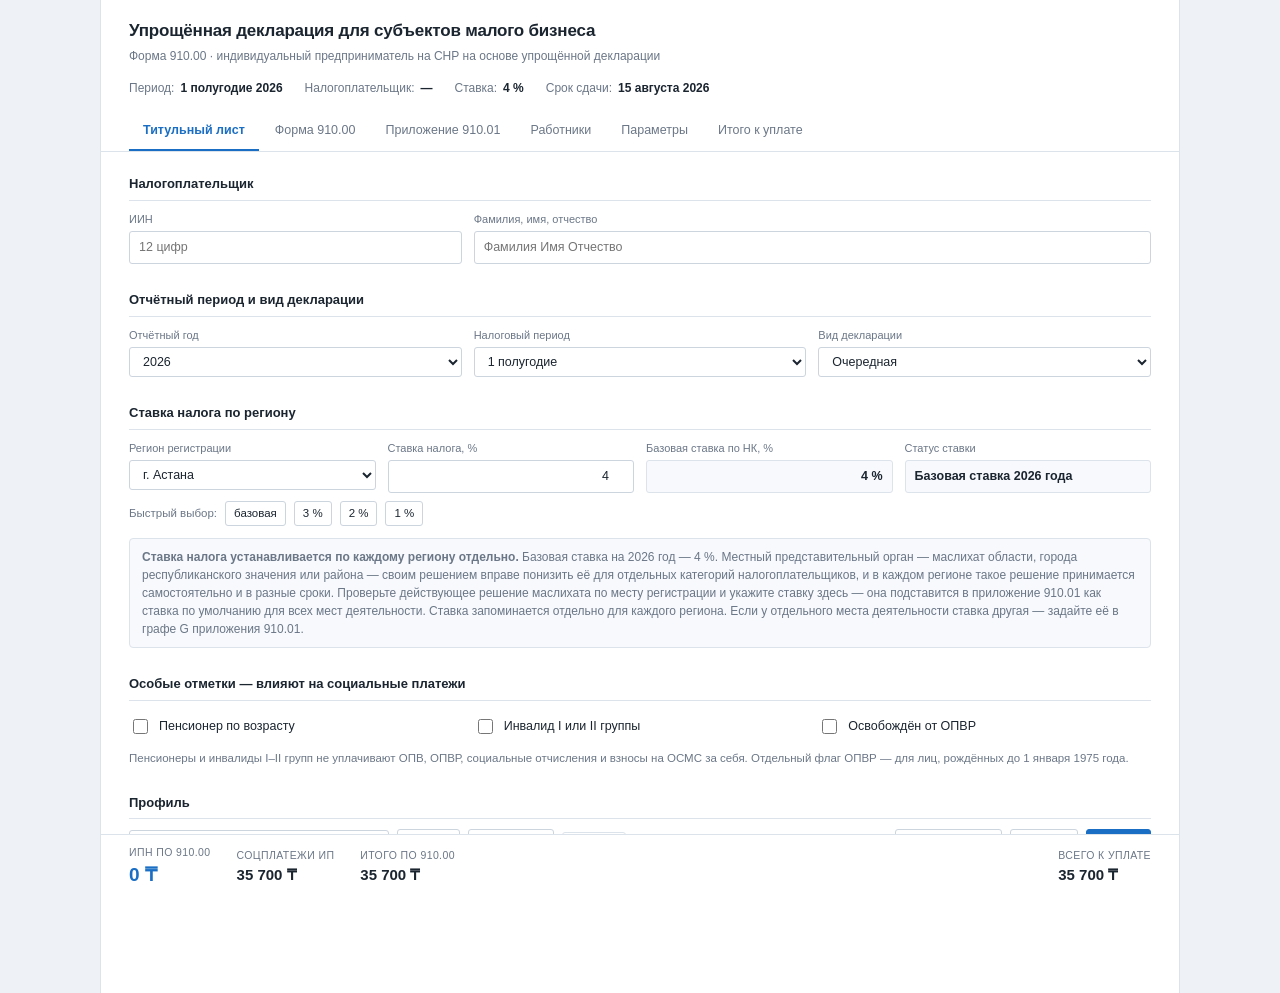
==== forma-910.html @ 2cc32788 "Калькулятор формы 910.00 для ИП на упрощённой декларации Один HTML-файл без зависимостей: профили по" ====
<!DOCTYPE html>
<html lang="ru">
<head>
<meta charset="utf-8">
<meta name="viewport" content="width=device-width, initial-scale=1">
<title>ФНО 910.00 — Упрощённая декларация</title>
<style>
:root{
  --page:#eef1f5; --doc:#fff; --line:#dde3ea; --line2:#eef1f5;
  --ink:#1b2530; --dim:#6b7787; --accent:#1a6ec4; --accent-bg:#eaf1fa;
  --band:#f4f7fb; --ok:#0f7a4d; --ok-bg:#eaf6f0;
  --warn:#8a5a00; --warn-bg:#fff8e8; --err:#b32218; --err-bg:#fdeeec;
  --calc:#f7f9fc; --field:#fff;
}
*{box-sizing:border-box}
html,body{margin:0}
body{background:var(--page);color:var(--ink);
  font:13px/1.5 -apple-system,"Segoe UI",Roboto,Arial,sans-serif;
  -webkit-font-smoothing:antialiased}
.doc{max-width:1080px;margin:0 auto;background:var(--doc);min-height:100vh;
  border-left:1px solid var(--line);border-right:1px solid var(--line)}

/* ---------- шапка ---------- */
.hd{padding:18px 28px 0}
.hd h1{font-size:17px;font-weight:600;margin:0;letter-spacing:-.2px}
.hd .s{color:var(--dim);font-size:12px;margin-top:3px}
.meta{display:flex;gap:22px;flex-wrap:wrap;margin-top:14px;padding-bottom:14px;font-size:12px}
.meta div{display:flex;gap:6px;align-items:baseline}
.meta b{font-weight:600}
.meta span{color:var(--dim)}

/* ---------- вкладки ---------- */
.tabs{display:flex;gap:2px;border-bottom:1px solid var(--line);padding:0 28px;
  overflow-x:auto;position:sticky;top:0;background:var(--doc);z-index:20}
.tabs button{appearance:none;background:none;border:0;border-bottom:2px solid transparent;
  padding:10px 14px;font:inherit;font-size:12.5px;color:var(--dim);cursor:pointer;white-space:nowrap}
.tabs button:hover{color:var(--ink)}
.tabs button.on{color:var(--accent);border-bottom-color:var(--accent);font-weight:600}
.pane{display:none;padding:22px 28px 40px}
.pane.on{display:block}

/* ---------- секции ---------- */
.band{display:flex;align-items:center;gap:10px;background:var(--band);
  border:1px solid var(--line);border-radius:4px;padding:8px 12px;margin:0 0 2px;
  font-size:12px;font-weight:600;letter-spacing:.2px}
.band .ix{color:var(--accent);font-variant-numeric:tabular-nums}
.band + .band{margin-top:18px}
h3.sec{font-size:13px;font-weight:600;margin:26px 0 10px;padding-bottom:6px;border-bottom:1px solid var(--line)}
h3.sec:first-child{margin-top:0}

/* ---------- строка формы ---------- */
.frow{display:grid;grid-template-columns:96px 1fr 190px;gap:14px;align-items:center;
  padding:7px 12px;border-bottom:1px solid var(--line2)}
.frow:hover{background:var(--calc)}
.frow.calc{background:var(--calc)}
.fcode{font-size:11.5px;font-weight:600;color:var(--accent);font-variant-numeric:tabular-nums}
.fname{font-size:12.5px}
.fname i{display:block;color:var(--dim);font-size:11px;font-style:normal;margin-top:1px}
.fval{text-align:right}
@media(max-width:700px){
  .frow{grid-template-columns:80px 1fr;gap:6px}
  .fval{grid-column:1/-1}
}

/* ---------- поля ---------- */
input,select{width:100%;padding:6px 9px;border:1px solid #ccd4de;border-radius:3px;
  background:var(--field);color:var(--ink);font:inherit;font-size:12.5px}
input:focus,select:focus{outline:none;border-color:var(--accent);box-shadow:0 0 0 3px var(--accent-bg)}
input.num{text-align:right;font-variant-numeric:tabular-nums}
input[readonly]{background:var(--calc);color:var(--ink);font-weight:600;border-color:var(--line)}
input[readonly]:focus{box-shadow:none;border-color:var(--line)}
label.f{display:block;font-size:11px;color:var(--dim);margin-bottom:4px}
.grid{display:grid;gap:12px}
.g2{grid-template-columns:1fr 1fr}.g3{grid-template-columns:repeat(3,1fr)}
.g4{grid-template-columns:repeat(4,1fr)}
@media(max-width:760px){.g2,.g3,.g4{grid-template-columns:1fr}}
.chk{display:flex;gap:8px;align-items:center;font-size:12.5px;cursor:pointer;padding:5px 0}
.chk input{width:15px;height:15px;flex:none;cursor:pointer}

/* ---------- помесячная сетка I..VI ---------- */
.mgrid{display:grid;grid-template-columns:1fr 1fr;gap:6px 26px;padding:10px 12px 12px;
  border-bottom:1px solid var(--line2);background:var(--calc)}
.mcell{display:grid;grid-template-columns:20px 58px 1fr;gap:8px;align-items:center}
.mcell .rn{font-size:10.5px;font-weight:700;color:#fff;background:#9aa7b6;border-radius:2px;
  text-align:center;line-height:17px;height:17px}
.mcell .mn{font-size:11px;color:var(--dim)}
.mcell.tot .rn{background:var(--accent)}
.mcell.tot .mn{color:var(--ink);font-weight:600}
@media(max-width:700px){.mgrid{grid-template-columns:1fr}}

/* ---------- таблицы ---------- */
.tw{overflow-x:auto;border:1px solid var(--line);border-radius:4px}
table{width:100%;border-collapse:collapse;font-size:12px}
th,td{border-bottom:1px solid var(--line2);border-right:1px solid var(--line2);
  padding:6px 8px;text-align:right;white-space:nowrap}
th{background:var(--band);color:var(--dim);font-weight:600;font-size:11px;text-align:center;
  position:relative;border-bottom-color:var(--line)}
th .col{display:inline-block;background:#9aa7b6;color:#fff;border-radius:2px;
  padding:0 4px;font-size:10px;margin-right:4px}
td.l,th.l{text-align:left}
tr:last-child td{border-bottom:0}
th:last-child,td:last-child{border-right:0}
tr.tot td{background:var(--accent-bg);font-weight:600}
table input{border:0;border-radius:0;background:none;padding:4px 6px;font-size:12px}
table input:focus{box-shadow:inset 0 0 0 2px var(--accent-bg);border-radius:2px}
td.kno{white-space:normal;padding:5px 6px}
.knobox{display:grid;gap:4px}
.knobox select{font-size:11.5px;padding:4px 6px}
.knobox input{border:1px solid #ccd4de;border-radius:3px;padding:3px 6px;font-size:11.5px}

/* ---------- прочее ---------- */
.btn{appearance:none;border:1px solid #ccd4de;background:#fff;border-radius:3px;
  padding:6px 12px;font:inherit;font-size:12px;color:var(--ink);cursor:pointer}
.btn:hover{border-color:var(--accent);color:var(--accent)}
.btn.pri{background:var(--accent);border-color:var(--accent);color:#fff}
.btn.pri:hover{background:#155ba6;color:#fff}
.btn.mini{padding:3px 8px;font-size:11.5px}
.btn.del{color:var(--err);border-color:var(--line);padding:3px 8px}
.row{display:flex;gap:8px;flex-wrap:wrap;align-items:center}
.hint{color:var(--dim);font-size:11.5px;margin:8px 0 0}
.msg{border-radius:4px;padding:9px 12px;font-size:12px;margin:12px 0;border:1px solid}
.msg.w{background:var(--warn-bg);border-color:#f0dfb4;color:var(--warn)}
.msg.e{background:var(--err-bg);border-color:#f3c9c4;color:var(--err)}
.msg.i{background:var(--calc);border-color:var(--line);color:var(--dim)}
.msg.g{background:var(--ok-bg);border-color:#c3e5d3;color:var(--ok)}
.card{border:1px solid var(--line);border-radius:5px;padding:14px;margin-bottom:12px}
.card h4{margin:0 0 10px;font-size:12.5px;font-weight:600}

/* шкала роста ОПВР */
.scale{display:flex;gap:0;margin:14px 0 0;border:1px solid var(--line);border-radius:5px;overflow:hidden}
.scale .y{flex:1;padding:9px 6px;text-align:center;border-right:1px solid var(--line2);background:var(--calc)}
.scale .y:last-child{border-right:0}
.scale .y em{display:block;font-style:normal;font-size:10.5px;color:var(--dim)}
.scale .y b{display:block;font-size:15px;margin-top:2px;font-variant-numeric:tabular-nums}
.scale .y.now{background:var(--accent-bg);box-shadow:inset 0 -3px 0 var(--accent)}
.scale .y.now b{color:var(--accent)}
.scale .y.fut{opacity:.6}
.delta{display:inline-block;font-size:11px;font-weight:600;padding:1px 6px;border-radius:10px;
  background:var(--ok-bg);color:var(--ok);margin-left:6px}

/* итоговая панель */
.sum{position:sticky;bottom:0;background:var(--doc);border-top:1px solid var(--line);
  padding:10px 28px;display:flex;gap:26px;align-items:center;flex-wrap:wrap;z-index:15}
.sum .it{display:flex;flex-direction:column;gap:1px}
.sum .it span{font-size:10.5px;color:var(--dim);text-transform:uppercase;letter-spacing:.4px}
.sum .it b{font-size:15px;font-variant-numeric:tabular-nums}
.sum .it.big b{font-size:19px;color:var(--accent)}

@media print{
  @page{size:portrait;margin:12mm}
  body{background:#fff}
  .doc{max-width:none;border:0}
  .noprint,.tabs,.sum{display:none!important}
  .pane{display:block!important;padding:0 0 16px;break-inside:auto}
  .pane::before{content:attr(data-title);display:block;font-size:13px;font-weight:600;
    margin:16px 0 8px;padding-bottom:5px;border-bottom:1px solid #333}
  .frow,.mgrid{break-inside:avoid}
  input,select{border:0;background:none;padding:2px 4px}
  input[readonly]{background:none}
  .tw{overflow:visible}
  table{font-size:9.5px;table-layout:fixed}
  th,td{padding:3px 4px;white-space:normal;word-break:break-word}
  table input{min-width:0;width:100%;font-size:9.5px}
}
</style>
</head>
<body>
<div class="doc">

  <div class="hd">
    <h1>Упрощённая декларация для субъектов малого бизнеса</h1>
    <div class="s">Форма 910.00 · индивидуальный предприниматель на СНР на основе упрощённой декларации</div>
    <div class="meta">
      <div><span>Период:</span><b id="mPeriod">—</b></div>
      <div><span>Налогоплательщик:</span><b id="mWho">—</b></div>
      <div><span>Ставка:</span><b id="mRate">—</b></div>
      <div><span>Срок сдачи:</span><b id="mDue">—</b></div>
    </div>
  </div>

  <div class="tabs" id="tabs"></div>

  <!-- ============ ТИТУЛЬНЫЙ ЛИСТ ============ -->
  <div class="pane on" id="p-tit" data-title="Титульный лист">
    <h3 class="sec">Налогоплательщик</h3>
    <div class="grid g3">
      <div><label class="f">ИИН</label>
        <input id="t_iin" maxlength="12" inputmode="numeric" placeholder="12 цифр"
               oninput="this.value=this.value.replace(/\D/g,'');touch()"></div>
      <div style="grid-column:span 2"><label class="f">Фамилия, имя, отчество</label>
        <input id="t_fio" placeholder="Фамилия Имя Отчество" oninput="touch()"></div>
    </div>

    <h3 class="sec">Отчётный период и вид декларации</h3>
    <div class="grid g3">
      <div><label class="f">Отчётный год</label><select id="t_year"></select></div>
      <div><label class="f">Налоговый период</label><select id="t_period">
        <option value="1">1 полугодие</option>
        <option value="2">2 полугодие</option>
        <option value="0">Календарный год</option>
      </select></div>
      <div><label class="f">Вид декларации</label><select id="t_vid" onchange="touch()">
        <option>Очередная</option><option>Первоначальная</option><option>Дополнительная</option>
        <option>Дополнительная по уведомлению</option><option>Ликвидационная</option>
      </select></div>
    </div>

    <h3 class="sec">Ставка налога по региону</h3>
    <div class="grid g4">
      <div><label class="f">Регион регистрации</label><select id="t_region"></select></div>
      <div><label class="f">Ставка налога, %</label>
        <input id="t_rate" class="num" type="number" step="0.1" min="0" max="20"></div>
      <div><label class="f">Базовая ставка по НК, %</label><input id="t_rate_base" class="num" readonly></div>
      <div><label class="f">Статус ставки</label><input id="t_rate_src" readonly></div>
    </div>
    <div class="row noprint" style="margin-top:8px">
      <span class="hint" style="margin:0">Быстрый выбор:</span>
      <button class="btn mini" onclick="setRate(null)">базовая</button>
      <button class="btn mini" onclick="setRate(3)">3 %</button>
      <button class="btn mini" onclick="setRate(2)">2 %</button>
      <button class="btn mini" onclick="setRate(1)">1 %</button>
    </div>
    <div id="rateNote"></div>

    <h3 class="sec">Особые отметки — влияют на социальные платежи</h3>
    <div class="grid g3">
      <label class="chk"><input type="checkbox" id="f_pens" onchange="touch()">
        Пенсионер по возрасту</label>
      <label class="chk"><input type="checkbox" id="f_inv" onchange="touch()">
        Инвалид I или II группы</label>
      <label class="chk"><input type="checkbox" id="f_noopvr" onchange="touch()">
        Освобождён от ОПВР</label>
    </div>
    <p class="hint">Пенсионеры и инвалиды I–II групп не уплачивают ОПВ, ОПВР, социальные отчисления и взносы на ОСМС за себя. Отдельный флаг ОПВР — для лиц, рождённых до 1 января 1975 года.</p>

    <h3 class="sec">Профиль</h3>
    <div class="row noprint">
      <select id="profileSel" style="max-width:260px"></select>
      <button class="btn" onclick="newProfile()">Новый</button>
      <button class="btn" onclick="saveNow()">Сохранить</button>
      <button class="btn del" onclick="delProfile()">Удалить</button>
      <span style="flex:1"></span>
      <button class="btn" onclick="exportJson()">Экспорт JSON</button>
      <button class="btn" onclick="document.getElementById('imp').click()">Импорт</button>
      <input type="file" id="imp" accept=".json" style="display:none" onchange="importJson(this)">
      <button class="btn pri" onclick="window.print()">Печать</button>
    </div>
    <p class="hint">Данные хранятся только в этом браузере. Каждый предприниматель заводит свой профиль и вводит свой доход и зарплаты.</p>
  </div>

  <!-- ============ 910.00 ============ -->
  <div class="pane" id="p-main" data-title="Форма 910.00">
    <div class="band"><span class="ix">Раздел 1</span> Исчисленные налоги</div>
    <div id="taxRows"></div>
    <div id="incByMonth"></div>
    <div id="taxWarn"></div>

    <div class="band"><span class="ix">Раздел 2</span> Исчисление социальных платежей за индивидуального предпринимателя</div>
    <div id="socRows"></div>
    <p class="hint">Строки 005 и 007 — заявленный доход предпринимателя за себя. Объект для ОПВ: от 1 до 50 МЗП, для СО: от 1 до 7 МЗП. Ноль в месяце — платежи за этот месяц не начисляются.</p>
  </div>

  <!-- ============ 910.01 ============ -->
  <div class="pane" id="p-app" data-title="Приложение 910.01">
    <div class="band"><span class="ix">910.01</span> Места осуществления деятельности</div>
    <div class="tw" style="margin-top:10px"><table id="placeTable"></table></div>
    <div class="row noprint" style="margin-top:10px">
      <button class="btn pri" onclick="addPlace()">Добавить место деятельности</button>
    </div>

    <div class="band" style="margin-top:22px"><span class="ix">910.01</span> Расчёт налога по местам деятельности</div>
    <div class="tw" style="margin-top:10px"><table id="calcPlaceTable"></table></div>
    <div id="placeWarn"></div>
    <div class="msg i" style="margin-top:12px">
      <b>Буквы над колонками — обозначения граф официального бланка.</b>
      <b>A</b> — номер по порядку, <b>B</b> — код УГД, <b>C–F</b> — адрес места деятельности,
      <b>G</b> — ставка налога по этому месту, <b>H</b> — доход по месту,
      <b>I</b> — его удельный вес в общем доходе, <b>J</b> — сумма уменьшения дохода,
      <b>K</b> — база для ИПН (H − J), <b>L</b> — сам налог (K × G).<br>
      Заполнять доход можно и здесь, и в строке 910.00.001 — значения связаны:
      при одном месте деятельности сумма переносится один к одному, при нескольких —
      распределяется пропорционально уже введённым суммам. Итог графы H попадает в строку
      910.00.001, графы J — в 910.00.002, графы L — в 910.00.004.
      Ставка G задаётся отдельно по каждому месту: маслихат района может понизить базовую.
    </div>
  </div>

  <!-- ============ РАБОТНИКИ ============ -->
  <div class="pane" id="p-emp" data-title="Работники (справочно)">
    <div class="msg i">Налоги и социальные платежи за работников в форму 910.00 не входят — они отражаются в форме 200.00. Этот раздел считает их справочно, чтобы видеть полную сумму к уплате.</div>
    <div id="empList"></div>
    <div class="row noprint" style="margin-top:10px">
      <button class="btn pri" onclick="addEmp()">Добавить работника</button>
    </div>
    <div id="empSum"></div>
    <div id="empMonths"></div>
  </div>

  <!-- ============ ПАРАМЕТРЫ ============ -->
  <div class="pane" id="p-par" data-title="Параметры расчёта">
    <h3 class="sec">Базовые величины</h3>
    <div class="grid g4">
      <div><label class="f">МРП на 1 января, ₸</label><input id="p_mrp" class="num" type="number" min="0"></div>
      <div><label class="f">МЗП, ₸</label><input id="p_mzp" class="num" type="number" min="0"></div>
      <div><label class="f">Базовая ставка налога, %</label><input id="p_rate" class="num" type="number" step="0.1" min="0"></div>
      <div><label class="f">Предельный доход, МРП</label><input id="p_limit" class="num" type="number" min="0"></div>
    </div>
    <h3 class="sec">Ставки социальных платежей</h3>
    <div class="grid g4">
      <div><label class="f">ОПВ, %</label><input id="p_opv" class="num" type="number" step="0.1" min="0"></div>
      <div><label class="f">ОПВР, % — ставка растёт ежегодно</label><input id="p_opvr" class="num" type="number" step="0.1" min="0"></div>
      <div><label class="f">Социальные отчисления, %</label><input id="p_so" class="num" type="number" step="0.1" min="0"></div>
      <div><label class="f">ВОСМС ИП: % от 1,4 МЗП</label><input id="p_vip" class="num" type="number" step="0.1" min="0"></div>
    </div>
    <div id="opvrScale"></div>
    <h3 class="sec">Работники (форма 200.00)</h3>
    <div class="grid g4">
      <div><label class="f">ООСМС работодателя, %</label><input id="p_oosms" class="num" type="number" step="0.1" min="0"></div>
      <div><label class="f">ВОСМС работника, %</label><input id="p_vosms" class="num" type="number" step="0.1" min="0"></div>
      <div><label class="f">ИПН с зарплаты, %</label><input id="p_ipn" class="num" type="number" step="0.1" min="0"></div>
      <div><label class="f">Стандартный вычет, МРП/мес</label><input id="p_vych" class="num" type="number" step="1" min="0"></div>
    </div>
    <div class="grid g3" style="margin-top:12px">
      <div><label class="f">Порог 90 %-корректировки, МРП</label><input id="p_kor90" class="num" type="number" step="1" min="0"></div>
      <div style="display:flex;align-items:flex-end">
        <label class="chk"><input type="checkbox" id="p_opvrmin"> ОПВР считать не менее чем с 1 МЗП</label></div>
      <div style="display:flex;align-items:flex-end" class="noprint">
        <button class="btn" onclick="resetYearParams()">Вернуть значения года</button></div>
    </div>
    <div id="parNote"></div>
  </div>

  <!-- ============ ИТОГО ============ -->
  <div class="pane" id="p-pay" data-title="Итого к уплате">
    <h3 class="sec">По форме 910.00</h3>
    <div class="tw"><table id="payMain"></table></div>
    <h3 class="sec">За работников (форма 200.00, справочно)</h3>
    <div class="tw"><table id="payEmp"></table></div>
    <div id="dueNote"></div>
  </div>

  <div class="sum noprint" id="sumBar"></div>
</div>

<script>
/* ===================== СПРАВОЧНИКИ ===================== */
const YEARS = {
  2023:{mrp:3450,mzp:70000,rate:3,  limit:24038, opv:10,opvr:0,  so:3.5,vip:5,oosms:3,vosms:2,ipn:10,vych:14,kor90:25},
  2024:{mrp:3692,mzp:85000,rate:3,  limit:24038, opv:10,opvr:1.5,so:3.5,vip:5,oosms:3,vosms:2,ipn:10,vych:14,kor90:25},
  2025:{mrp:3932,mzp:85000,rate:3,  limit:24038, opv:10,opvr:2.5,so:3.5,vip:5,oosms:3,vosms:2,ipn:10,vych:14,kor90:25},
  2026:{mrp:4325,mzp:85000,rate:4,  limit:600000,opv:10,opvr:3.5,so:3.5,vip:5,oosms:3,vosms:2,ipn:10,vych:14,kor90:25},
  2027:{mrp:4600,mzp:85000,rate:4,  limit:600000,opv:10,opvr:4,  so:3.5,vip:5,oosms:3,vosms:2,ipn:10,vych:14,kor90:25},
  2028:{mrp:4900,mzp:85000,rate:4,  limit:600000,opv:10,opvr:5,  so:3.5,vip:5,oosms:3,vosms:2,ipn:10,vych:14,kor90:25},
};
const APPROX = [2027,2028];
const REGIONS = {
  "г. Астана":["6201 — УГД по Алматинскому району","6202 — УГД по Сарыаркинскому району","6203 — УГД по Есильскому району","6204 — УГД по району Байконур","6205 — УГД по району Нура"],
  "г. Алматы":["6001 — УГД по Алмалинскому району","6002 — УГД по Ауэзовскому району","6003 — УГД по Бостандыкскому району","6004 — УГД по Жетысускому району","6005 — УГД по Медеускому району","6006 — УГД по Турксибскому району","6007 — УГД по Наурызбайскому району","6008 — УГД по Алатаускому району"],
  "г. Шымкент":[],"Абайская область":[],"Акмолинская область":[],"Актюбинская область":[],
  "Алматинская область":[],"Атырауская область":[],"Восточно-Казахстанская область":[],
  "Жамбылская область":[],"Жетысуская область":[],"Западно-Казахстанская область":[],
  "Карагандинская область":[],"Костанайская область":[],"Кызылординская область":[],
  "Мангистауская область":[],"Павлодарская область":[],"Северо-Казахстанская область":[],
  "Туркестанская область":[],"Улытауская область":[],
};
const MONTHS=["Январь","Февраль","Март","Апрель","Май","Июнь","Июль","Август","Сентябрь","Октябрь","Ноябрь","Декабрь"];
const ROMAN=["I","II","III","IV","V","VI","VII","VIII","IX","X","XI","XII","XIII"];
const TABS=[["p-tit","Титульный лист"],["p-main","Форма 910.00"],["p-app","Приложение 910.01"],
            ["p-emp","Работники"],["p-par","Параметры"],["p-pay","Итого к уплате"]];

/* ===================== СОСТОЯНИЕ ===================== */
const LSK="f910_v2";
let profiles={}, current="Профиль 1", S=null, silent=false;

const blank=()=>({
  t:{iin:"",fio:"",year:2026,period:1,vid:"Очередная",region:"г. Астана",
     pens:false,inv:false,noopvr:false},
  po:{},            // только параметры, изменённые вручную
  rateByRegion:{},  // пониженная ставка маслихата — своя для каждого региона
  p:{},
  income:[], soBase:[], opvBase:[],
  places:[{kno:"",city:"",street:"",house:"",flat:"",inc:0,rate:null,red:0}],
  emps:[]
});

function load(){
  try{profiles=JSON.parse(localStorage.getItem(LSK))||{};}catch(e){profiles={};}
  if(!Object.keys(profiles).length) profiles[current]=blank();
  current=localStorage.getItem(LSK+"_cur")||Object.keys(profiles)[0];
  if(!profiles[current]) current=Object.keys(profiles)[0];
  S=profiles[current];
  if(!S.po) S.po={};
  if(!S.rateByRegion) S.rateByRegion={};
}

/* параметры года: значения из справочника + только ручные правки пользователя.
   Благодаря этому ставки, растущие по годам (в первую очередь ОПВР),
   при смене года всегда подтягиваются заново и не «залипают» из профиля. */
const PKEYS=['mrp','mzp','rate','limit','opv','opvr','so','vip','oosms','vosms','ipn','vych','kor90'];
function yearP(y){return YEARS[y||S.t.year]||YEARS[2026];}
function effP(){return Object.assign({},yearP(),S.po);}
function baseRate(){return effP().rate;}
function regionRate(){
  const r=S.rateByRegion[S.t.region];
  return (r===undefined||r===null||r==="")?baseRate():num(r);
}
function persist(){profiles[current]=S;localStorage.setItem(LSK,JSON.stringify(profiles));
  localStorage.setItem(LSK+"_cur",current);}
function saveNow(){persist();flash("Сохранено");}
function flash(m){const d=document.createElement('div');d.textContent=m;
  d.style.cssText="position:fixed;bottom:70px;right:24px;background:#1b2530;color:#fff;padding:8px 15px;border-radius:4px;font-size:12px;z-index:99";
  document.body.appendChild(d);setTimeout(()=>d.remove(),1300);}

function newProfile(){const n=prompt("Название профиля:");if(!n)return;
  profiles[n]=blank();current=n;S=profiles[n];persist();renderProfiles();bind();recalc();}
function delProfile(){
  if(Object.keys(profiles).length<2){alert("Должен остаться хотя бы один профиль.");return;}
  if(!confirm("Удалить профиль «"+current+"»?"))return;
  delete profiles[current];current=Object.keys(profiles)[0];S=profiles[current];
  persist();renderProfiles();bind();recalc();}
function renderProfiles(){const s=document.getElementById('profileSel');
  s.innerHTML=Object.keys(profiles).map(n=>`<option ${n===current?'selected':''}>${esc(n)}</option>`).join('');
  s.onchange=()=>{current=s.value;S=profiles[current];persist();bind();recalc();};}
function exportJson(){
  const b=new Blob([JSON.stringify({profile:current,data:S},null,2)],{type:"application/json"});
  const a=document.createElement('a');a.href=URL.createObjectURL(b);
  a.download="910_"+(S.t.iin||current).replace(/[^\wЀ-ӿ-]+/g,"_")+".json";a.click();}
function importJson(inp){const f=inp.files[0];if(!f)return;const r=new FileReader();
  r.onload=()=>{try{const o=JSON.parse(r.result);
    const n=o.profile||("Импорт "+(Object.keys(profiles).length+1));
    profiles[n]=o.data||o;current=n;S=profiles[n];persist();renderProfiles();bind();recalc();
    flash("Импортировано: "+n);}catch(e){alert("Не удалось прочитать файл.");}};
  r.readAsText(f);inp.value="";}

/* ===================== УТИЛИТЫ ===================== */
const esc=s=>String(s).replace(/[&<>"]/g,c=>({'&':'&amp;','<':'&lt;','>':'&gt;','"':'&quot;'}[c]));
const num=v=>{const n=parseFloat(String(v).replace(/\s/g,'').replace(',','.'));return isFinite(n)?n:0;};
const pos=v=>Math.max(0,num(v));
const fmt=v=>Math.round(v||0).toLocaleString('ru-RU');
const val=id=>num(document.getElementById(id).value);
const clamp=(v,a,b)=>Math.min(Math.max(v,a),b);
function months(){const p=+S.t.period;
  if(p===0)return MONTHS.map((m,i)=>({n:m,i}));
  const st=p===2?6:0;return MONTHS.slice(st,st+6).map((m,k)=>({n:m,i:st+k}));}
const nM=()=>months().length;
function fit(a,n,d){a=Array.isArray(a)?a.slice():[];while(a.length<n)a.push(d);return a.slice(0,n);}
function touch(){recalc();}

/* ===================== ВКЛАДКИ ===================== */
function initTabs(){
  document.getElementById('tabs').innerHTML=
    TABS.map((t,i)=>`<button class="${i===0?'on':''}" data-p="${t[0]}" onclick="go('${t[0]}')">${t[1]}</button>`).join('');
}
function go(id){
  document.querySelectorAll('.pane').forEach(p=>p.classList.toggle('on',p.id===id));
  document.querySelectorAll('#tabs button').forEach(b=>b.classList.toggle('on',b.dataset.p===id));
  window.scrollTo({top:0});
}

/* ===================== РЕНДЕР ФОРМЫ ===================== */
function fRow(code,name,sub,valHtml,isCalc){
  return `<div class="frow${isCalc?' calc':''}">
    <div class="fcode">${code}</div>
    <div class="fname">${name}${sub?`<i>${sub}</i>`:''}</div>
    <div class="fval">${valHtml}</div></div>`;
}
function roInput(id){return `<input class="num" id="${id}" readonly>`;}

/* Доход вводится в строке 910.00.001 и раскладывается по местам деятельности
   (в приложении 910.01 это колонка «Доход», графа H). При одном месте — один к одному,
   при нескольких — пропорционально уже введённым суммам. */
function spreadIncome(total){
  const P=S.places;
  if(!P.length) return;
  if(P.length===1){P[0].inc=total;}
  else{
    const cur=P.reduce((a,p)=>a+num(p.inc),0);
    if(cur>0){
      let acc=0;
      P.forEach((p,i)=>{
        if(i<P.length-1){const v=Math.round(total*num(p.inc)/cur);p.inc=v;acc+=v;}
        else p.inc=Math.max(0,total-acc);
      });
    }else{P[0].inc=total;P.slice(1).forEach(p=>p.inc=0);}
  }
  renderPlaceCalc();
}

function renderMainRows(){
  document.getElementById('taxRows').innerHTML =
    fRow("910.00.001","Доход за налоговый период",
         `<span id="s001"></span>`,
         `<input class="num" id="v001" type="number" min="0" placeholder="0"
                 oninput="spreadIncome(pos(this.value));recalc()">`)+
    fRow("910.00.002","Сумма уменьшения дохода","переносится из приложения 910.01, колонка «Уменьшение» (графа J)",roInput("v002"),true)+
    fRow("910.00.003","Доход с учётом уменьшения","001 − 002",roInput("v003"),true)+
    fRow("910.00.004","Исчисленный ИПН к уплате","сумма налога по местам деятельности, приложение 910.01, колонка «ИПН» (графа L)",roInput("v004"),true);

  document.getElementById('socRows').innerHTML =
    monthBlock("910.00.005","Доход для исчисления социальных отчислений","soBase")+
    calcMonthBlock("910.00.006","Социальные отчисления (СО)","so")+
    monthBlock("910.00.007","Доход для исчисления ОПВ и ОПВР","opvBase")+
    calcMonthBlock("910.00.008","Обязательные пенсионные взносы (ОПВ)","opv")+
    calcMonthBlock("910.00.009","Обязательные пенсионные взносы работодателя (ОПВР)","opvr",
                   `<span id="opvrSub"></span>`)+
    calcMonthBlock("910.00.010","Взносы на ОСМС (ВОСМС)","vosms");
}
function monthBlock(code,name,key){
  const ms=months();
  const cells=ms.map((m,i)=>`<div class="mcell">
      <div class="rn">${ROMAN[i]}</div><div class="mn">${m.n}</div>
      <input class="num" type="number" min="0" data-k="${key}" data-i="${i}"
             oninput="S.${key}[${i}]=pos(this.value);recalc()"></div>`).join('');
  return fRow(code,name,"","")
    .replace('<div class="fval"></div>','<div class="fval noprint"><button class="btn mini" onclick="fillMonths(\''+key+'\')">заполнить все</button></div>')
    + `<div class="mgrid">${cells}
       <div class="mcell tot"><div class="rn">${ROMAN[ms.length]}</div><div class="mn">Итого</div>
         <input class="num" readonly id="tot_${key}"></div></div>`;
}
function calcMonthBlock(code,name,key,sub){
  const ms=months();
  const cells=ms.map((m,i)=>`<div class="mcell">
      <div class="rn">${ROMAN[i]}</div><div class="mn">${m.n}</div>
      <input class="num" readonly id="c_${key}_${i}"></div>`).join('');
  return fRow(code,name,sub||"","")
    + `<div class="mgrid">${cells}
       <div class="mcell tot"><div class="rn">${ROMAN[ms.length]}</div><div class="mn">Итого</div>
         <input class="num" readonly id="ctot_${key}"></div></div>`;
}
function fillMonths(key){
  const n=nM(); const first=S[key][0]||0;
  S[key]=Array(n).fill(first); syncMonthInputs(); recalc();
}
function syncMonthInputs(){
  ['soBase','opvBase'].forEach(k=>{
    document.querySelectorAll(`[data-k="${k}"]`).forEach(inp=>{
      const i=+inp.dataset.i; inp.value=S[k][i]||'';
    });
  });
}

/* ---- доход по месяцам (необязательный ввод) ---- */
function renderIncMonths(){
  const ms=months();
  document.getElementById('incByMonth').innerHTML=
    `<details class="noprint" style="padding:8px 12px;border-bottom:1px solid var(--line2)">
       <summary style="cursor:pointer;font-size:12px;color:var(--accent)">Ввести доход по месяцам (для сверки, в форму не переносится)</summary>
       <div class="mgrid" style="background:none;border:0;padding:10px 0 0">
       ${ms.map((m,i)=>`<div class="mcell"><div class="rn">${ROMAN[i]}</div><div class="mn">${m.n}</div>
         <input class="num" type="number" min="0" value="${S.income[i]||''}"
           oninput="S.income[${i}]=pos(this.value);recalc()"></div>`).join('')}
       <div class="mcell tot"><div class="rn">${ROMAN[ms.length]}</div><div class="mn">Итого</div>
         <input class="num" readonly id="tot_income"></div></div></details>`;
}

/* ---- 910.01: места деятельности ---- */
function knoOptions(sel){
  const list=REGIONS[S.t.region]||[];
  return `<option value="">выбрать…</option>`+
    list.map(x=>`<option value="${x.slice(0,4)}" ${sel===x.slice(0,4)?'selected':''}>${esc(x)}</option>`).join('')+
    (sel&&!list.some(x=>x.slice(0,4)===sel)?`<option value="${esc(sel)}" selected>${esc(sel)}</option>`:'');
}
function renderPlaces(){
  const P=S.places;
  document.getElementById('placeTable').innerHTML=
    `<tr><th style="width:44px"><span class="col">A</span>№</th>
      <th style="width:178px"><span class="col">B</span>Код УГД</th>
      <th class="l"><span class="col">C</span>Город / село</th>
      <th class="l"><span class="col">D</span>Улица</th>
      <th style="width:86px"><span class="col">E</span>Дом</th>
      <th style="width:96px"><span class="col">F</span>Кв./офис</th>
      <th style="width:40px" class="noprint"></th></tr>`+
    P.map((p,i)=>`<tr>
      <td>${i+1}</td>
      <td class="kno"><div class="knobox">
          <select onchange="S.places[${i}].kno=this.value;recalc()">${knoOptions(p.kno)}</select>
          <input maxlength="4" inputmode="numeric" placeholder="или код вручную" value="${esc(p.knoManual||'')}"
            oninput="this.value=this.value.replace(/\\D/g,'');S.places[${i}].knoManual=this.value;recalc()">
        </div></td>
      <td class="l"><input value="${esc(p.city)}" oninput="S.places[${i}].city=this.value"></td>
      <td class="l"><input value="${esc(p.street)}" oninput="S.places[${i}].street=this.value"></td>
      <td><input value="${esc(p.house)}" oninput="S.places[${i}].house=this.value"></td>
      <td><input value="${esc(p.flat)}" oninput="S.places[${i}].flat=this.value"></td>
      <td class="noprint">${P.length>1?`<button class="btn del" onclick="delPlace(${i})">✕</button>`:''}</td>
    </tr>`).join('');
}
function renderPlaceCalc(){
  const P=S.places, base=regionRate();
  const total=P.reduce((a,p)=>a+num(p.inc),0);
  document.getElementById('calcPlaceTable').innerHTML=
    `<tr><th style="width:40px">№</th>
      <th style="width:92px"><span class="col">G</span>Ставка %</th>
      <th><span class="col">H</span>Доход</th>
      <th style="width:92px"><span class="col">I</span>Уд. вес %</th>
      <th><span class="col">J</span>Уменьшение</th>
      <th><span class="col">K</span>База ИПН</th>
      <th><span class="col">L</span>ИПН</th></tr>`+
    P.map((p,i)=>{
      const inc=num(p.inc), red=num(p.red);
      const rate=(p.rate==null||p.rate==="")?base:num(p.rate);
      const w=total?inc/total*100:0, k=Math.max(0,inc-red), l=Math.round(k*rate/100);
      return `<tr>
        <td>${i+1}</td>
        <td><input class="num" type="number" step="0.1" min="0" value="${p.rate==null?'':p.rate}"
              placeholder="${base}" oninput="S.places[${i}].rate=this.value===''?null:pos(this.value);recalc()"></td>
        <td><input class="num" type="number" min="0" value="${p.inc||''}"
              oninput="S.places[${i}].inc=pos(this.value);recalc()"></td>
        <td id="w_${i}">${w.toFixed(2)}</td>
        <td><input class="num" type="number" min="0" value="${p.red||''}"
              oninput="S.places[${i}].red=pos(this.value);recalc()"></td>
        <td id="k_${i}">${fmt(k)}</td><td id="l_${i}">${fmt(l)}</td></tr>`;
    }).join('')+
    `<tr class="tot"><td>—</td><td>—</td><td id="pH">${fmt(total)}</td><td>100.00</td>
      <td id="pJ">0</td><td id="pK">0</td><td id="pL">0</td></tr>`;
}
function addPlace(){S.places.push({kno:"",city:"",street:"",house:"",flat:"",inc:0,rate:null,red:0});
  renderPlaces();renderPlaceCalc();recalc();}
function delPlace(i){S.places.splice(i,1);renderPlaces();renderPlaceCalc();recalc();}

/* ---- работники ---- */
function renderEmps(){
  const ms=months();
  S.emps.forEach(e=>e.zp=fit(e.zp,ms.length,0));
  const box=document.getElementById('empList');
  if(!S.emps.length){box.innerHTML='<p class="hint">Работники не добавлены.</p>';return;}
  box.innerHTML=S.emps.map((e,i)=>`
    <div class="card">
      <div class="grid g3">
        <div style="grid-column:span 2"><label class="f">Ф.И.О. работника ${i+1}</label>
          <input value="${esc(e.fio)}" oninput="S.emps[${i}].fio=this.value"></div>
        <div><label class="f">ИИН</label>
          <input maxlength="12" inputmode="numeric" value="${esc(e.iin)}"
            oninput="this.value=this.value.replace(/\\D/g,'');S.emps[${i}].iin=this.value"></div>
      </div>
      <div class="row" style="margin:8px 0 10px">
        <label class="chk"><input type="checkbox" ${e.vych?'checked':''}
          onchange="S.emps[${i}].vych=this.checked;recalc()"> Стандартный вычет 14 МРП</label>
        <label class="chk"><input type="checkbox" ${e.noOpvr?'checked':''}
          onchange="S.emps[${i}].noOpvr=this.checked;recalc()"> ОПВР не уплачивается</label>
        <span style="flex:1"></span>
        <button class="btn mini noprint" onclick="copyZp(${i})">Оклад во все месяцы</button>
        <button class="btn del noprint" onclick="delEmp(${i})">✕</button>
      </div>
      <div class="tw"><table>
        <tr><th class="l">Начислено</th>${ms.map(m=>`<th>${m.n}</th>`).join('')}<th>Итого</th></tr>
        <tr><td class="l">Заработная плата</td>${ms.map((m,k)=>
          `<td><input class="num" type="number" min="0" style="min-width:88px" value="${e.zp[k]||''}"
            oninput="S.emps[${i}].zp[${k}]=pos(this.value);recalc()"></td>`).join('')}
          <td style="font-weight:600">${fmt(e.zp.reduce((a,b)=>a+b,0))}</td></tr>
      </table></div>
    </div>`).join('');
}
function addEmp(){S.emps.push({fio:"",iin:"",noOpvr:false,vych:true,zp:Array(nM()).fill(0)});
  renderEmps();recalc();}
function delEmp(i){S.emps.splice(i,1);renderEmps();recalc();}
function copyZp(i){S.emps[i].zp=Array(nM()).fill(S.emps[i].zp[0]||0);renderEmps();recalc();}

/* ===================== РАСЧЁТ ===================== */
function ipExempt(){return S.t.pens||S.t.inv;}

function calcIpMonth(soB,opvB,P){
  const r={so:0,opv:0,opvr:0,vosms:0};
  if(ipExempt()) return r;
  if(soB>0)  r.so  = Math.round(clamp(soB,P.mzp,7*P.mzp)*P.so/100);
  if(opvB>0){
    r.opv = Math.round(clamp(opvB,P.mzp,50*P.mzp)*P.opv/100);
    if(!S.t.noopvr && P.opvr>0){
      let ob=Math.min(opvB,50*P.mzp);
      if(P.opvrmin) ob=Math.max(ob,P.mzp);
      r.opvr=Math.round(ob*P.opvr/100);
    }
  }
  r.vosms = Math.round(1.4*P.mzp*P.vip/100);
  return r;
}
function calcEmpMonth(zp,e,P){
  const r={zp,opv:0,vosms:0,oosms:0,so:0,opvr:0,ipn:0};
  if(zp<=0) return r;
  r.opv   = Math.round(Math.min(zp,50*P.mzp)*P.opv/100);
  r.vosms = Math.round(Math.min(zp,10*P.mzp)*P.vosms/100);
  r.oosms = Math.round(Math.min(zp,10*P.mzp)*P.oosms/100);
  r.so    = Math.round(clamp(zp-r.opv,P.mzp,7*P.mzp)*P.so/100);
  if(!e.noOpvr&&P.opvr>0){
    let ob=Math.min(zp,50*P.mzp); if(P.opvrmin) ob=Math.max(ob,P.mzp);
    r.opvr=Math.round(ob*P.opvr/100);
  }
  let b=Math.max(0, zp-r.opv-r.vosms-(e.vych?P.vych*P.mrp:0));
  if(zp<=P.kor90*P.mrp) b*=0.1;
  r.ipn=Math.round(b*P.ipn/100);
  return r;
}

function recalc(){
  if(silent) return;
  /* --- титул в состояние --- */
  S.t.iin=document.getElementById('t_iin').value;
  S.t.fio=document.getElementById('t_fio').value;
  S.t.vid=document.getElementById('t_vid').value;
  S.t.pens=document.getElementById('f_pens').checked;
  S.t.inv=document.getElementById('f_inv').checked;
  S.t.noopvr=document.getElementById('f_noopvr').checked;

  const P=effP(); P.opvrmin=!!S.po.opvrmin;
  S.p=P;
  renderRateNote(); renderOpvrScale(P);
  const oS=document.getElementById('opvrSub');
  if(oS){
    const prev=YEARS[+S.t.year-1];
    oS.textContent=`ставка ${P.opvr} % на ${S.t.year} год`+
      (prev&&prev.opvr>0?` · в ${+S.t.year-1} году было ${prev.opvr} %`:'')+
      (S.t.noopvr?' · освобождён':'');
  }
  const n=nM();
  S.income=fit(S.income,n,0); S.soBase=fit(S.soBase,n,0); S.opvBase=fit(S.opvBase,n,0);

  /* --- 910.01 --- */
  let sumH=0,sumJ=0,sumK=0,sumL=0;
  const rRate=regionRate();
  const rows=S.places.map(p=>{
    const inc=num(p.inc),red=num(p.red);
    const rate=(p.rate==null||p.rate==="")?rRate:num(p.rate);
    const k=Math.max(0,inc-red), l=Math.round(k*rate/100);
    sumH+=inc; sumJ+=red; sumK+=k; sumL+=l;
    return {inc,k,l};
  });
  const setT=(id,v)=>{const e=document.getElementById(id);if(e)e.textContent=fmt(v);};
  // ячейки строк обновляем точечно, чтобы не перерисовывать таблицу и не терять фокус
  rows.forEach((r,i)=>{
    const w=document.getElementById('w_'+i); if(w) w.textContent=(sumH?r.inc/sumH*100:0).toFixed(2);
    setT('k_'+i,r.k); setT('l_'+i,r.l);
  });
  const hTot=document.getElementById('pH'); if(hTot) hTot.textContent=fmt(sumH);
  setT('pJ',sumJ); setT('pK',sumK); setT('pL',sumL);

  /* --- 910.00 раздел 1 --- */
  const setV=(id,v)=>{const e=document.getElementById(id);if(e)e.value=fmt(v);};
  // 001 — поле ввода: не перезаписываем, пока в нём курсор
  const v1=document.getElementById('v001');
  if(v1 && v1!==document.activeElement) v1.value = sumH||'';
  setV('v002',sumJ); setV('v003',Math.max(0,sumH-sumJ)); setV('v004',sumL);
  const s001=document.getElementById('s001');
  if(s001) s001.textContent = S.places.length>1
    ? `распределяется по ${S.places.length} местам деятельности в приложении 910.01 (колонка «Доход», графа H): `
      +S.places.map((p,i)=>`№${i+1} — ${fmt(num(p.inc))} ₸`).join(', ')
    : `при нескольких местах деятельности сумма распределяется в приложении 910.01`;

  const incM=S.income.reduce((a,b)=>a+b,0);
  setV('tot_income',incM);
  document.getElementById('taxWarn').innerHTML =
    (incM>0 && Math.round(incM)!==Math.round(sumH))
      ? `<div class="msg w">Помесячный доход (${fmt(incM)} ₸) не совпадает с суммой по местам деятельности (${fmt(sumH)} ₸). В форму 910.00 переносится сумма по местам.</div>`
      : "";

  /* --- лимит --- */
  const lim=P.limit*P.mrp;
  const parts=[`Предельный доход за период: <b>${fmt(lim)} ₸</b> (${fmt(P.limit)} МРП × ${fmt(P.mrp)} ₸).`];
  document.getElementById('parNote').innerHTML =
    sumH>lim ? `<div class="msg e"><b>Предельный доход превышен.</b> ${fmt(sumH)} ₸ больше лимита ${fmt(lim)} ₸ — право на упрощённую декларацию утрачивается.</div>`
             : `<div class="msg i">${parts[0]} Использовано ${lim?(sumH/lim*100).toFixed(1):0} %.</div>`;

  /* --- 910.00 раздел 2 --- */
  const ipM=months().map((m,i)=>calcIpMonth(S.soBase[i]||0,S.opvBase[i]||0,P));
  const ipS={so:0,opv:0,opvr:0,vosms:0};
  ipM.forEach((r,i)=>{
    ['so','opv','opvr','vosms'].forEach(k=>{
      ipS[k]+=r[k];
      const el=document.getElementById(`c_${k}_${i}`); if(el) el.value=fmt(r[k]);
    });
  });
  ['so','opv','opvr','vosms'].forEach(k=>{const e=document.getElementById('ctot_'+k);if(e)e.value=fmt(ipS[k]);});
  setV('tot_soBase',S.soBase.reduce((a,b)=>a+b,0));
  setV('tot_opvBase',S.opvBase.reduce((a,b)=>a+b,0));

  /* --- работники --- */
  const ms=months();
  const perM=ms.map((m,i)=>{
    const a={zp:0,opv:0,vosms:0,oosms:0,so:0,opvr:0,ipn:0,cnt:0};
    S.emps.forEach(e=>{const r=calcEmpMonth(e.zp[i]||0,e,P);
      Object.keys(a).forEach(k=>{if(k!=='cnt')a[k]+=r[k]||0;});
      if((e.zp[i]||0)>0)a.cnt++;});
    return a;});
  const eS=perM.reduce((a,b)=>{Object.keys(a).forEach(k=>a[k]+=b[k]);return a;},
    {zp:0,opv:0,vosms:0,oosms:0,so:0,opvr:0,ipn:0,cnt:0});
  const avgCnt=n?eS.cnt/n:0, avgZp=(avgCnt>0)?eS.zp/avgCnt/n:0;

  document.getElementById('empSum').innerHTML = S.emps.length?
    `<div class="grid g4" style="margin-top:14px">
      <div><label class="f">Фонд оплаты труда</label><input readonly class="num" value="${fmt(eS.zp)} ₸"></div>
      <div><label class="f">Среднесписочная численность</label><input readonly class="num" value="${avgCnt.toFixed(2)}"></div>
      <div><label class="f">Среднемесячная ЗП</label><input readonly class="num" value="${fmt(avgZp)} ₸"></div>
      <div><label class="f">ИПН у источника</label><input readonly class="num" value="${fmt(eS.ipn)} ₸"></div>
     </div>`:"";
  document.getElementById('empMonths').innerHTML = S.emps.length?
    `<h3 class="sec">Помесячная расшифровка</h3><div class="tw"><table>
      <tr><th class="l">Месяц</th><th>Чел.</th><th>ФОТ</th><th>ОПВ</th><th>ОПВР</th><th>ВОСМС</th>
        <th>ООСМС</th><th>СО</th><th>ИПН</th></tr>
      ${ms.map((m,i)=>{const a=perM[i];return `<tr><td class="l">${m.n}</td><td>${a.cnt}</td>
        <td>${fmt(a.zp)}</td><td>${fmt(a.opv)}</td><td>${fmt(a.opvr)}</td><td>${fmt(a.vosms)}</td>
        <td>${fmt(a.oosms)}</td><td>${fmt(a.so)}</td><td>${fmt(a.ipn)}</td></tr>`}).join('')}
      <tr class="tot"><td class="l">Итого</td><td>${avgCnt.toFixed(2)}</td><td>${fmt(eS.zp)}</td>
        <td>${fmt(eS.opv)}</td><td>${fmt(eS.opvr)}</td><td>${fmt(eS.vosms)}</td>
        <td>${fmt(eS.oosms)}</td><td>${fmt(eS.so)}</td><td>${fmt(eS.ipn)}</td></tr>
     </table></div>`:"";

  /* --- итого --- */
  const main=[["101202","ИПН по упрощённой декларации (910.00.004)",sumL],
    ["901101","Обязательные пенсионные взносы за ИП (910.00.008)",ipS.opv],
    ["901103","ОПВР за ИП (910.00.009)",ipS.opvr],
    ["902101","Социальные отчисления за ИП (910.00.006)",ipS.so],
    ["904102","Взносы на ОСМС за ИП (910.00.010)",ipS.vosms]];
  const mainTot=main.reduce((a,r)=>a+r[2],0);
  document.getElementById('payMain').innerHTML=
    `<tr><th class="l" style="width:80px">КБК</th><th class="l">Платёж</th><th style="width:150px">Сумма, ₸</th></tr>`+
    main.map(r=>`<tr><td class="l" style="color:var(--accent);font-weight:600">${r[0]}</td>
      <td class="l">${r[1]}</td><td>${fmt(r[2])}</td></tr>`).join('')+
    `<tr class="tot"><td></td><td class="l">Итого по форме 910.00</td><td>${fmt(mainTot)}</td></tr>`;

  const emp=[["101201","ИПН, удержанный с зарплаты работников",eS.ipn],
    ["901101","ОПВ за работников",eS.opv],["901103","ОПВР за работников",eS.opvr],
    ["902101","Социальные отчисления за работников",eS.so],
    ["904101","Отчисления на ОСМС (работодатель)",eS.oosms],
    ["904102","Взносы на ОСМС, удержанные у работников",eS.vosms]];
  const empTot=emp.reduce((a,r)=>a+r[2],0);
  document.getElementById('payEmp').innerHTML=
    `<tr><th class="l" style="width:80px">КБК</th><th class="l">Платёж</th><th style="width:150px">Сумма, ₸</th></tr>`+
    emp.map(r=>`<tr><td class="l" style="color:var(--accent);font-weight:600">${r[0]}</td>
      <td class="l">${r[1]}</td><td>${fmt(r[2])}</td></tr>`).join('')+
    `<tr class="tot"><td></td><td class="l">Итого за работников</td><td>${fmt(empTot)}</td></tr>`;

  /* --- шапка и сроки --- */
  const y=+S.t.year, p=+S.t.period;
  const per = p===0?("год "+y):(p===2?("2 полугодие "+y):("1 полугодие "+y));
  const due = p===1?("15 августа "+y):p===2?("15 февраля "+(y+1)):("31 марта "+(y+1));
  const payDue = p===1?("25 августа "+y):p===2?("25 февраля "+(y+1)):("10 апреля "+(y+1));
  document.getElementById('mPeriod').textContent=per;
  document.getElementById('mWho').textContent=(S.t.fio||"—")+(S.t.iin?" · "+S.t.iin:"");
  const rates=[...new Set(S.places.map(pl=>(pl.rate==null||pl.rate==="")?rRate:num(pl.rate)))];
  document.getElementById('mRate').textContent=rates.join(" / ")+" %";
  document.getElementById('mDue').textContent=due;
  document.getElementById('dueNote').innerHTML=
    `<div class="msg i">Декларация — до <b>${due}</b>, уплата — до <b>${payDue}</b>.
      Если срок выпадает на выходной, он переносится на следующий рабочий день.
      Коды КБК приведены справочно — сверьте их в Кабинете налогоплательщика.</div>`;

  document.getElementById('sumBar').innerHTML=
    `<div class="it big"><span>ИПН по 910.00</span><b>${fmt(sumL)} ₸</b></div>
     <div class="it"><span>Соцплатежи ИП</span><b>${fmt(ipS.opv+ipS.opvr+ipS.so+ipS.vosms)} ₸</b></div>
     <div class="it"><span>Итого по 910.00</span><b>${fmt(mainTot)} ₸</b></div>
     ${S.emps.length?`<div class="it"><span>За работников (200.00)</span><b>${fmt(empTot)} ₸</b></div>`:''}
     <span style="flex:1"></span>
     <div class="it"><span>Всего к уплате</span><b>${fmt(mainTot+empTot)} ₸</b></div>`;

  document.getElementById('placeWarn').innerHTML = S.places.some(pl=>!(pl.knoManual||pl.kno))
    ? `<div class="msg w">Не у всех мест деятельности указан код УГД (графа B).</div>`:"";

  persist();
}

/* ===================== ГОД / ПАРАМЕТРЫ ===================== */
function resetYearParams(){S.po={};syncParams();recalc();}
function syncParams(){
  const e=effP();
  PKEYS.forEach(k=>{const el=document.getElementById('p_'+k); if(el) el.value=e[k];});
}
/* ---- аннотация к ставке налога по региону ---- */
function renderRateNote(){
  const base=baseRate(), r=regionRate(), low=r<base, custom=Math.abs(r-base)>1e-9;
  const bEl=document.getElementById('t_rate_base'); if(bEl) bEl.value=base+" %";
  const sEl=document.getElementById('t_rate_src');
  if(sEl) sEl.value = custom
    ? (low?"Понижена решением маслихата":"Повышена относительно базовой")
    : "Базовая ставка "+S.t.year+" года";
  const changed=Object.entries(S.rateByRegion)
    .filter(([,v])=>v!==undefined&&v!==null&&v!=="")
    .map(([k,v])=>`${esc(k)} — ${v} %`);
  const el=document.getElementById('rateNote'); if(!el) return;
  el.innerHTML=
    `<div class="msg ${custom?'g':'i'}">
      <b>Ставка налога устанавливается по каждому региону отдельно.</b>
      Базовая ставка на ${S.t.year} год — ${base} %. Местный представительный орган — маслихат
      области, города республиканского значения или района — своим решением вправе понизить её
      для отдельных категорий налогоплательщиков, и в каждом регионе такое решение принимается
      самостоятельно и в разные сроки. Проверьте действующее решение маслихата по месту
      регистрации и укажите ставку здесь — она подставится в приложение 910.01 как ставка
      по умолчанию для всех мест деятельности. Ставка запоминается отдельно для каждого региона.
      ${custom?`<br>Сейчас для региона «${esc(S.t.region)}» применяется <b>${r} %</b> вместо базовых ${base} %.`:''}
      ${changed.length?`<br>Свои ставки заданы: ${changed.join('; ')}.`:''}
      Если у отдельного места деятельности ставка другая — задайте её в графе G приложения 910.01.
    </div>`;
}

/* ---- шкала ежегодного роста ОПВР ---- */
function renderOpvrScale(P){
  const el=document.getElementById('opvrScale'); if(!el) return;
  const ys=Object.keys(YEARS).map(Number).filter(y=>YEARS[y].opvr>0).sort();
  const cur=+S.t.year, prev=cur-1;
  const curR=YEARS[cur]?YEARS[cur].opvr:0, prevR=YEARS[prev]?YEARS[prev].opvr:null;
  const manual=S.po.opvr!==undefined;
  const d=(prevR!==null&&curR>prevR)?`<span class="delta">+${(curR-prevR).toFixed(1)} п.п. к ${prev} году</span>`:'';
  el.innerHTML=
    `<div class="msg i" style="margin-bottom:0">
       <b>Ставка ОПВР повышается каждый год.</b> Она не фиксированная: законом установлен
       поэтапный рост, поэтому за каждый отчётный год применяется своя ставка.
       На ${cur} год — <b>${curR} %</b>${d}.
       При смене отчётного года ставка подставляется автоматически.
       ${manual?`<br><b>Внимание:</b> сейчас задано вручную ${P.opvr} % вместо ${curR} % — нажмите «Вернуть значения года», чтобы восстановить.`:''}
     </div>
     <div class="scale">${ys.map(y=>
       `<div class="y ${y===cur?'now':(y>cur?'fut':'')}"><em>${y}${APPROX.includes(y)?' (прогноз)':''}</em>
         <b>${YEARS[y].opvr} %</b></div>`).join('')}</div>`;
}

function setRate(v){
  if(v===null) delete S.rateByRegion[S.t.region];
  else S.rateByRegion[S.t.region]=v;
  document.getElementById('t_rate').value=regionRate();
  renderPlaceCalc(); recalc();
}

/* ===================== ПРИВЯЗКА ===================== */
function bind(){
  silent=true;
  document.getElementById('t_iin').value=S.t.iin||"";
  document.getElementById('t_fio').value=S.t.fio||"";
  document.getElementById('t_year').value=S.t.year||2026;
  document.getElementById('t_period').value=String(S.t.period??1);
  document.getElementById('t_vid').value=S.t.vid||"Очередная";
  document.getElementById('t_region').value=S.t.region||"г. Астана";
  document.getElementById('f_pens').checked=!!S.t.pens;
  document.getElementById('f_inv').checked=!!S.t.inv;
  document.getElementById('f_noopvr').checked=!!S.t.noopvr;
  if(!S.po) S.po={};
  if(!S.rateByRegion) S.rateByRegion={};
  syncParams();
  document.getElementById('t_rate').value=regionRate();
  document.getElementById('p_opvrmin').checked=!!S.po.opvrmin;
  silent=false;
  renderAll();
}
function renderAll(){
  const n=nM();
  S.income=fit(S.income,n,0); S.soBase=fit(S.soBase,n,0); S.opvBase=fit(S.opvBase,n,0);
  renderMainRows(); renderIncMonths(); syncMonthInputs();
  renderPlaces(); renderPlaceCalc(); renderEmps(); recalc();
}

window.addEventListener('DOMContentLoaded',()=>{
  document.getElementById('t_year').innerHTML=Object.keys(YEARS)
    .map(y=>`<option value="${y}">${y}${APPROX.includes(+y)?' (прогноз)':''}</option>`).join('');
  document.getElementById('t_region').innerHTML=Object.keys(REGIONS)
    .map(r=>`<option>${esc(r)}</option>`).join('');
  initTabs(); load(); renderProfiles(); bind();

  document.getElementById('t_year').onchange=e=>{
    S.t.year=+e.target.value;
    S.po={};                       // ставки года (МРП, МЗП, ОПВР…) подтягиваются заново
    syncParams();
    document.getElementById('t_rate').value=regionRate();
    renderAll();};
  document.getElementById('t_period').onchange=e=>{S.t.period=+e.target.value;renderAll();};
  document.getElementById('t_region').onchange=e=>{
    S.t.region=e.target.value;
    S.places.forEach(p=>{p.kno="";});      // код УГД привязан к региону
    document.getElementById('t_rate').value=regionRate();
    renderPlaces();renderPlaceCalc();recalc();};
  document.getElementById('t_rate').addEventListener('input',e=>{
    const v=pos(e.target.value);
    if(e.target.value===""||Math.abs(v-baseRate())<1e-9) delete S.rateByRegion[S.t.region];
    else S.rateByRegion[S.t.region]=v;
    renderPlaceCalc();recalc();});
  PKEYS.forEach(k=>{
    const e=document.getElementById('p_'+k);
    e.addEventListener('input',()=>{
      const v=num(e.value), yv=yearP()[k];
      if(e.value===""||v===yv) delete S.po[k]; else S.po[k]=v;   // храним только ручные правки
      recalc();renderPlaceCalc();});
  });
  document.getElementById('p_opvrmin').addEventListener('change',e=>{
    if(e.target.checked) S.po.opvrmin=true; else delete S.po.opvrmin; recalc();});
  setInterval(persist,15000);
});
</script>
</body>
</html>
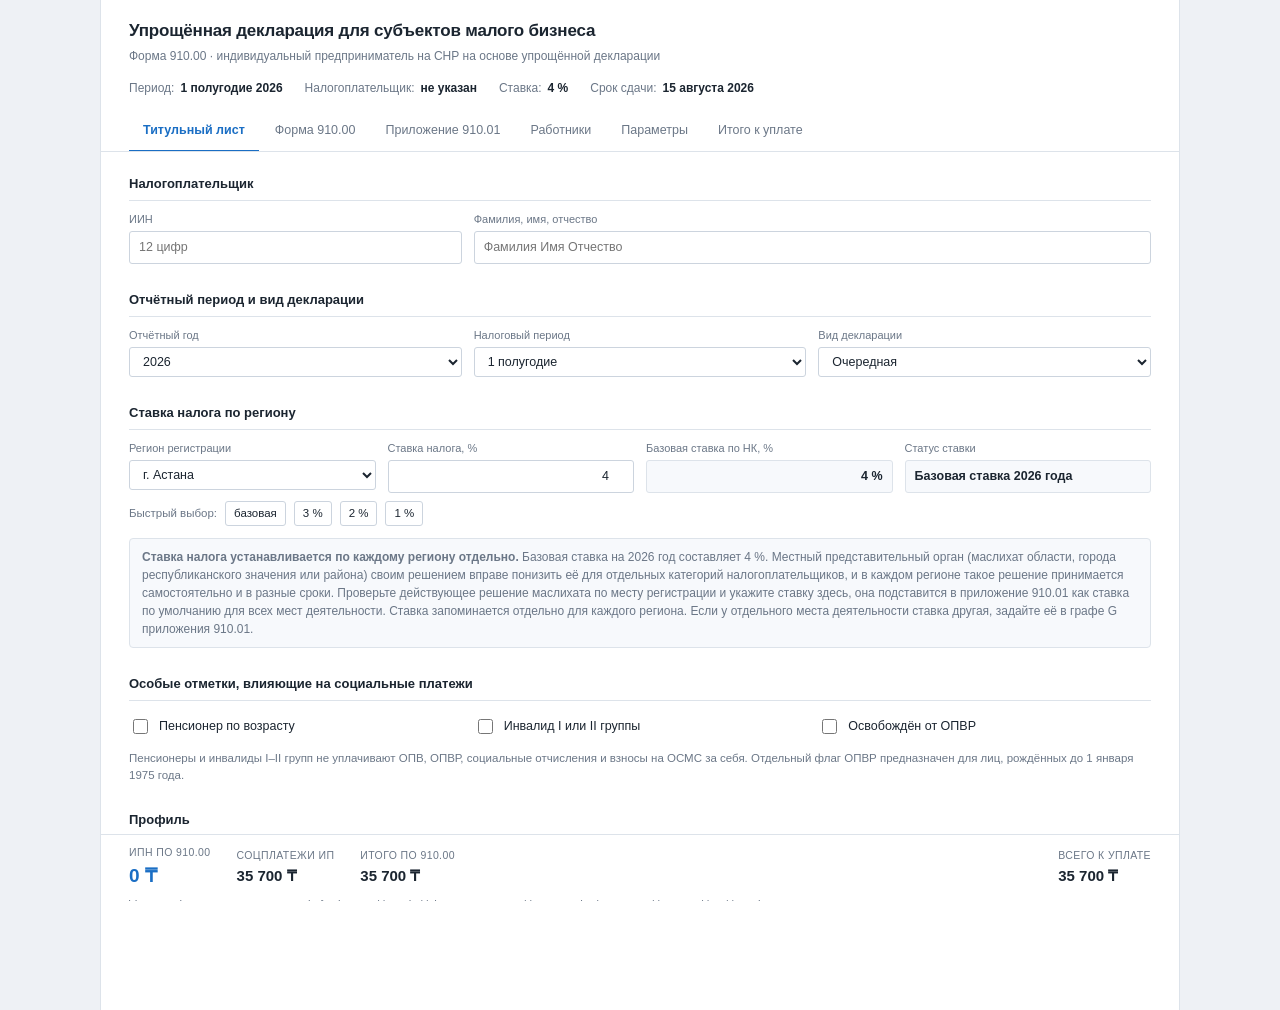
==== commit 3eebc1e6: "Убрать длинное тире из интерфейса и документации Заменено на двоеточия, запятые и скобки по смыслу, " ====
--- a/forma-910.html
+++ b/forma-910.html
@@ -3,7 +3,7 @@
 <head>
 <meta charset="utf-8">
 <meta name="viewport" content="width=device-width, initial-scale=1">
-<title>ФНО 910.00 — Упрощённая декларация</title>
+<title>ФНО 910.00: упрощённая декларация</title>
 <style>
 :root{
   --page:#eef1f5; --doc:#fff; --line:#dde3ea; --line2:#eef1f5;
@@ -171,10 +171,10 @@
     <h1>Упрощённая декларация для субъектов малого бизнеса</h1>
     <div class="s">Форма 910.00 · индивидуальный предприниматель на СНР на основе упрощённой декларации</div>
     <div class="meta">
-      <div><span>Период:</span><b id="mPeriod">—</b></div>
-      <div><span>Налогоплательщик:</span><b id="mWho">—</b></div>
-      <div><span>Ставка:</span><b id="mRate">—</b></div>
-      <div><span>Срок сдачи:</span><b id="mDue">—</b></div>
+      <div><span>Период:</span><b id="mPeriod">не указан</b></div>
+      <div><span>Налогоплательщик:</span><b id="mWho">не указан</b></div>
+      <div><span>Ставка:</span><b id="mRate">не указана</b></div>
+      <div><span>Срок сдачи:</span><b id="mDue">не указан</b></div>
     </div>
   </div>
 
@@ -222,7 +222,7 @@
     </div>
     <div id="rateNote"></div>
 
-    <h3 class="sec">Особые отметки — влияют на социальные платежи</h3>
+    <h3 class="sec">Особые отметки, влияющие на социальные платежи</h3>
     <div class="grid g3">
       <label class="chk"><input type="checkbox" id="f_pens" onchange="touch()">
         Пенсионер по возрасту</label>
@@ -231,7 +231,7 @@
       <label class="chk"><input type="checkbox" id="f_noopvr" onchange="touch()">
         Освобождён от ОПВР</label>
     </div>
-    <p class="hint">Пенсионеры и инвалиды I–II групп не уплачивают ОПВ, ОПВР, социальные отчисления и взносы на ОСМС за себя. Отдельный флаг ОПВР — для лиц, рождённых до 1 января 1975 года.</p>
+    <p class="hint">Пенсионеры и инвалиды I–II групп не уплачивают ОПВ, ОПВР, социальные отчисления и взносы на ОСМС за себя. Отдельный флаг ОПВР предназначен для лиц, рождённых до 1 января 1975 года.</p>
 
     <h3 class="sec">Профиль</h3>
     <div class="row noprint">
@@ -257,7 +257,7 @@
 
     <div class="band"><span class="ix">Раздел 2</span> Исчисление социальных платежей за индивидуального предпринимателя</div>
     <div id="socRows"></div>
-    <p class="hint">Строки 005 и 007 — заявленный доход предпринимателя за себя. Объект для ОПВ: от 1 до 50 МЗП, для СО: от 1 до 7 МЗП. Ноль в месяце — платежи за этот месяц не начисляются.</p>
+    <p class="hint">В строках 005 и 007 указывается заявленный доход предпринимателя за себя. Объект для ОПВ: от 1 до 50 МЗП, для СО: от 1 до 7 МЗП. Ноль в месяце означает, что платежи за этот месяц не начисляются.</p>
   </div>
 
   <!-- ============ 910.01 ============ -->
@@ -272,22 +272,22 @@
     <div class="tw" style="margin-top:10px"><table id="calcPlaceTable"></table></div>
     <div id="placeWarn"></div>
     <div class="msg i" style="margin-top:12px">
-      <b>Буквы над колонками — обозначения граф официального бланка.</b>
-      <b>A</b> — номер по порядку, <b>B</b> — код УГД, <b>C–F</b> — адрес места деятельности,
-      <b>G</b> — ставка налога по этому месту, <b>H</b> — доход по месту,
-      <b>I</b> — его удельный вес в общем доходе, <b>J</b> — сумма уменьшения дохода,
-      <b>K</b> — база для ИПН (H − J), <b>L</b> — сам налог (K × G).<br>
-      Заполнять доход можно и здесь, и в строке 910.00.001 — значения связаны:
-      при одном месте деятельности сумма переносится один к одному, при нескольких —
+      <b>Буквы над колонками повторяют обозначения граф официального бланка.</b>
+      <b>A</b> номер по порядку, <b>B</b> код УГД, <b>C–F</b> адрес места деятельности,
+      <b>G</b> ставка налога по этому месту, <b>H</b> доход по месту,
+      <b>I</b> его удельный вес в общем доходе, <b>J</b> сумма уменьшения дохода,
+      <b>K</b> база для ИПН (H − J), <b>L</b> сам налог (K × G).<br>
+      Заполнять доход можно и здесь, и в строке 910.00.001, значения связаны:
+      при одном месте деятельности сумма переносится один к одному, при нескольких
       распределяется пропорционально уже введённым суммам. Итог графы H попадает в строку
-      910.00.001, графы J — в 910.00.002, графы L — в 910.00.004.
+      910.00.001, графы J в 910.00.002, графы L в 910.00.004.
       Ставка G задаётся отдельно по каждому месту: маслихат района может понизить базовую.
     </div>
   </div>
 
   <!-- ============ РАБОТНИКИ ============ -->
   <div class="pane" id="p-emp" data-title="Работники (справочно)">
-    <div class="msg i">Налоги и социальные платежи за работников в форму 910.00 не входят — они отражаются в форме 200.00. Этот раздел считает их справочно, чтобы видеть полную сумму к уплате.</div>
+    <div class="msg i">Налоги и социальные платежи за работников в форму 910.00 не входят: они отражаются в форме 200.00. Этот раздел считает их справочно, чтобы видеть полную сумму к уплате.</div>
     <div id="empList"></div>
     <div class="row noprint" style="margin-top:10px">
       <button class="btn pri" onclick="addEmp()">Добавить работника</button>
@@ -308,7 +308,7 @@
     <h3 class="sec">Ставки социальных платежей</h3>
     <div class="grid g4">
       <div><label class="f">ОПВ, %</label><input id="p_opv" class="num" type="number" step="0.1" min="0"></div>
-      <div><label class="f">ОПВР, % — ставка растёт ежегодно</label><input id="p_opvr" class="num" type="number" step="0.1" min="0"></div>
+      <div><label class="f">ОПВР, % (ставка растёт ежегодно)</label><input id="p_opvr" class="num" type="number" step="0.1" min="0"></div>
       <div><label class="f">Социальные отчисления, %</label><input id="p_so" class="num" type="number" step="0.1" min="0"></div>
       <div><label class="f">ВОСМС ИП: % от 1,4 МЗП</label><input id="p_vip" class="num" type="number" step="0.1" min="0"></div>
     </div>
@@ -354,8 +354,8 @@
 };
 const APPROX = [2027,2028];
 const REGIONS = {
-  "г. Астана":["6201 — УГД по Алматинскому району","6202 — УГД по Сарыаркинскому району","6203 — УГД по Есильскому району","6204 — УГД по району Байконур","6205 — УГД по району Нура"],
-  "г. Алматы":["6001 — УГД по Алмалинскому району","6002 — УГД по Ауэзовскому району","6003 — УГД по Бостандыкскому району","6004 — УГД по Жетысускому району","6005 — УГД по Медеускому району","6006 — УГД по Турксибскому району","6007 — УГД по Наурызбайскому району","6008 — УГД по Алатаускому району"],
+  "г. Астана":["6201 УГД по Алматинскому району","6202 УГД по Сарыаркинскому району","6203 УГД по Есильскому району","6204 УГД по району Байконур","6205 УГД по району Нура"],
+  "г. Алматы":["6001 УГД по Алмалинскому району","6002 УГД по Ауэзовскому району","6003 УГД по Бостандыкскому району","6004 УГД по Жетысускому району","6005 УГД по Медеускому району","6006 УГД по Турксибскому району","6007 УГД по Наурызбайскому району","6008 УГД по Алатаускому району"],
   "г. Шымкент":[],"Абайская область":[],"Акмолинская область":[],"Актюбинская область":[],
   "Алматинская область":[],"Атырауская область":[],"Восточно-Казахстанская область":[],
   "Жамбылская область":[],"Жетысуская область":[],"Западно-Казахстанская область":[],
@@ -376,7 +376,7 @@
   t:{iin:"",fio:"",year:2026,period:1,vid:"Очередная",region:"г. Астана",
      pens:false,inv:false,noopvr:false},
   po:{},            // только параметры, изменённые вручную
-  rateByRegion:{},  // пониженная ставка маслихата — своя для каждого региона
+  rateByRegion:{},  // пониженная ставка маслихата, своя для каждого региона
   p:{},
   income:[], soBase:[], opvBase:[],
   places:[{kno:"",city:"",street:"",house:"",flat:"",inc:0,rate:null,red:0}],
@@ -467,8 +467,8 @@
 function roInput(id){return `<input class="num" id="${id}" readonly>`;}
 
 /* Доход вводится в строке 910.00.001 и раскладывается по местам деятельности
-   (в приложении 910.01 это колонка «Доход», графа H). При одном месте — один к одному,
-   при нескольких — пропорционально уже введённым суммам. */
+   (в приложении 910.01 это колонка «Доход», графа H). При одном месте один к одному,
+   при нескольких пропорционально уже введённым суммам. */
 function spreadIncome(total){
   const P=S.places;
   if(!P.length) return;
@@ -610,7 +610,7 @@
               oninput="S.places[${i}].red=pos(this.value);recalc()"></td>
         <td id="k_${i}">${fmt(k)}</td><td id="l_${i}">${fmt(l)}</td></tr>`;
     }).join('')+
-    `<tr class="tot"><td>—</td><td>—</td><td id="pH">${fmt(total)}</td><td>100.00</td>
+    `<tr class="tot"><td></td><td></td><td id="pH">${fmt(total)}</td><td>100.00</td>
       <td id="pJ">0</td><td id="pK">0</td><td id="pL">0</td></tr>`;
 }
 function addPlace(){S.places.push({kno:"",city:"",street:"",house:"",flat:"",inc:0,rate:null,red:0});
@@ -734,14 +734,14 @@
 
   /* --- 910.00 раздел 1 --- */
   const setV=(id,v)=>{const e=document.getElementById(id);if(e)e.value=fmt(v);};
-  // 001 — поле ввода: не перезаписываем, пока в нём курсор
+  // 001 это поле ввода: не перезаписываем, пока в нём курсор
   const v1=document.getElementById('v001');
   if(v1 && v1!==document.activeElement) v1.value = sumH||'';
   setV('v002',sumJ); setV('v003',Math.max(0,sumH-sumJ)); setV('v004',sumL);
   const s001=document.getElementById('s001');
   if(s001) s001.textContent = S.places.length>1
     ? `распределяется по ${S.places.length} местам деятельности в приложении 910.01 (колонка «Доход», графа H): `
-      +S.places.map((p,i)=>`№${i+1} — ${fmt(num(p.inc))} ₸`).join(', ')
+      +S.places.map((p,i)=>`№${i+1}: ${fmt(num(p.inc))} ₸`).join(', ')
     : `при нескольких местах деятельности сумма распределяется в приложении 910.01`;
 
   const incM=S.income.reduce((a,b)=>a+b,0);
@@ -755,7 +755,7 @@
   const lim=P.limit*P.mrp;
   const parts=[`Предельный доход за период: <b>${fmt(lim)} ₸</b> (${fmt(P.limit)} МРП × ${fmt(P.mrp)} ₸).`];
   document.getElementById('parNote').innerHTML =
-    sumH>lim ? `<div class="msg e"><b>Предельный доход превышен.</b> ${fmt(sumH)} ₸ больше лимита ${fmt(lim)} ₸ — право на упрощённую декларацию утрачивается.</div>`
+    sumH>lim ? `<div class="msg e"><b>Предельный доход превышен.</b> ${fmt(sumH)} ₸ больше лимита ${fmt(lim)} ₸, поэтому право на упрощённую декларацию утрачивается.</div>`
              : `<div class="msg i">${parts[0]} Использовано ${lim?(sumH/lim*100).toFixed(1):0} %.</div>`;
 
   /* --- 910.00 раздел 2 --- */
@@ -833,14 +833,14 @@
   const due = p===1?("15 августа "+y):p===2?("15 февраля "+(y+1)):("31 марта "+(y+1));
   const payDue = p===1?("25 августа "+y):p===2?("25 февраля "+(y+1)):("10 апреля "+(y+1));
   document.getElementById('mPeriod').textContent=per;
-  document.getElementById('mWho').textContent=(S.t.fio||"—")+(S.t.iin?" · "+S.t.iin:"");
+  document.getElementById('mWho').textContent=(S.t.fio||"не указан")+(S.t.iin?" · "+S.t.iin:"");
   const rates=[...new Set(S.places.map(pl=>(pl.rate==null||pl.rate==="")?rRate:num(pl.rate)))];
   document.getElementById('mRate').textContent=rates.join(" / ")+" %";
   document.getElementById('mDue').textContent=due;
   document.getElementById('dueNote').innerHTML=
-    `<div class="msg i">Декларация — до <b>${due}</b>, уплата — до <b>${payDue}</b>.
+    `<div class="msg i">Декларация подаётся до <b>${due}</b>, уплата до <b>${payDue}</b>.
       Если срок выпадает на выходной, он переносится на следующий рабочий день.
-      Коды КБК приведены справочно — сверьте их в Кабинете налогоплательщика.</div>`;
+      Коды КБК приведены справочно, сверьте их в Кабинете налогоплательщика.</div>`;
 
   document.getElementById('sumBar').innerHTML=
     `<div class="it big"><span>ИПН по 910.00</span><b>${fmt(sumL)} ₸</b></div>
@@ -872,20 +872,20 @@
     : "Базовая ставка "+S.t.year+" года";
   const changed=Object.entries(S.rateByRegion)
     .filter(([,v])=>v!==undefined&&v!==null&&v!=="")
-    .map(([k,v])=>`${esc(k)} — ${v} %`);
+    .map(([k,v])=>`${esc(k)}: ${v} %`);
   const el=document.getElementById('rateNote'); if(!el) return;
   el.innerHTML=
     `<div class="msg ${custom?'g':'i'}">
       <b>Ставка налога устанавливается по каждому региону отдельно.</b>
-      Базовая ставка на ${S.t.year} год — ${base} %. Местный представительный орган — маслихат
-      области, города республиканского значения или района — своим решением вправе понизить её
+      Базовая ставка на ${S.t.year} год составляет ${base} %. Местный представительный орган
+      (маслихат области, города республиканского значения или района) своим решением вправе понизить её
       для отдельных категорий налогоплательщиков, и в каждом регионе такое решение принимается
       самостоятельно и в разные сроки. Проверьте действующее решение маслихата по месту
-      регистрации и укажите ставку здесь — она подставится в приложение 910.01 как ставка
+      регистрации и укажите ставку здесь, она подставится в приложение 910.01 как ставка
       по умолчанию для всех мест деятельности. Ставка запоминается отдельно для каждого региона.
       ${custom?`<br>Сейчас для региона «${esc(S.t.region)}» применяется <b>${r} %</b> вместо базовых ${base} %.`:''}
       ${changed.length?`<br>Свои ставки заданы: ${changed.join('; ')}.`:''}
-      Если у отдельного места деятельности ставка другая — задайте её в графе G приложения 910.01.
+      Если у отдельного места деятельности ставка другая, задайте её в графе G приложения 910.01.
     </div>`;
 }
 
@@ -901,9 +901,9 @@
     `<div class="msg i" style="margin-bottom:0">
        <b>Ставка ОПВР повышается каждый год.</b> Она не фиксированная: законом установлен
        поэтапный рост, поэтому за каждый отчётный год применяется своя ставка.
-       На ${cur} год — <b>${curR} %</b>${d}.
+       На ${cur} год она составляет <b>${curR} %</b>${d}.
        При смене отчётного года ставка подставляется автоматически.
-       ${manual?`<br><b>Внимание:</b> сейчас задано вручную ${P.opvr} % вместо ${curR} % — нажмите «Вернуть значения года», чтобы восстановить.`:''}
+       ${manual?`<br><b>Внимание:</b> сейчас задано вручную ${P.opvr} % вместо ${curR} %. Нажмите «Вернуть значения года», чтобы восстановить.`:''}
      </div>
      <div class="scale">${ys.map(y=>
        `<div class="y ${y===cur?'now':(y>cur?'fut':'')}"><em>${y}${APPROX.includes(y)?' (прогноз)':''}</em>
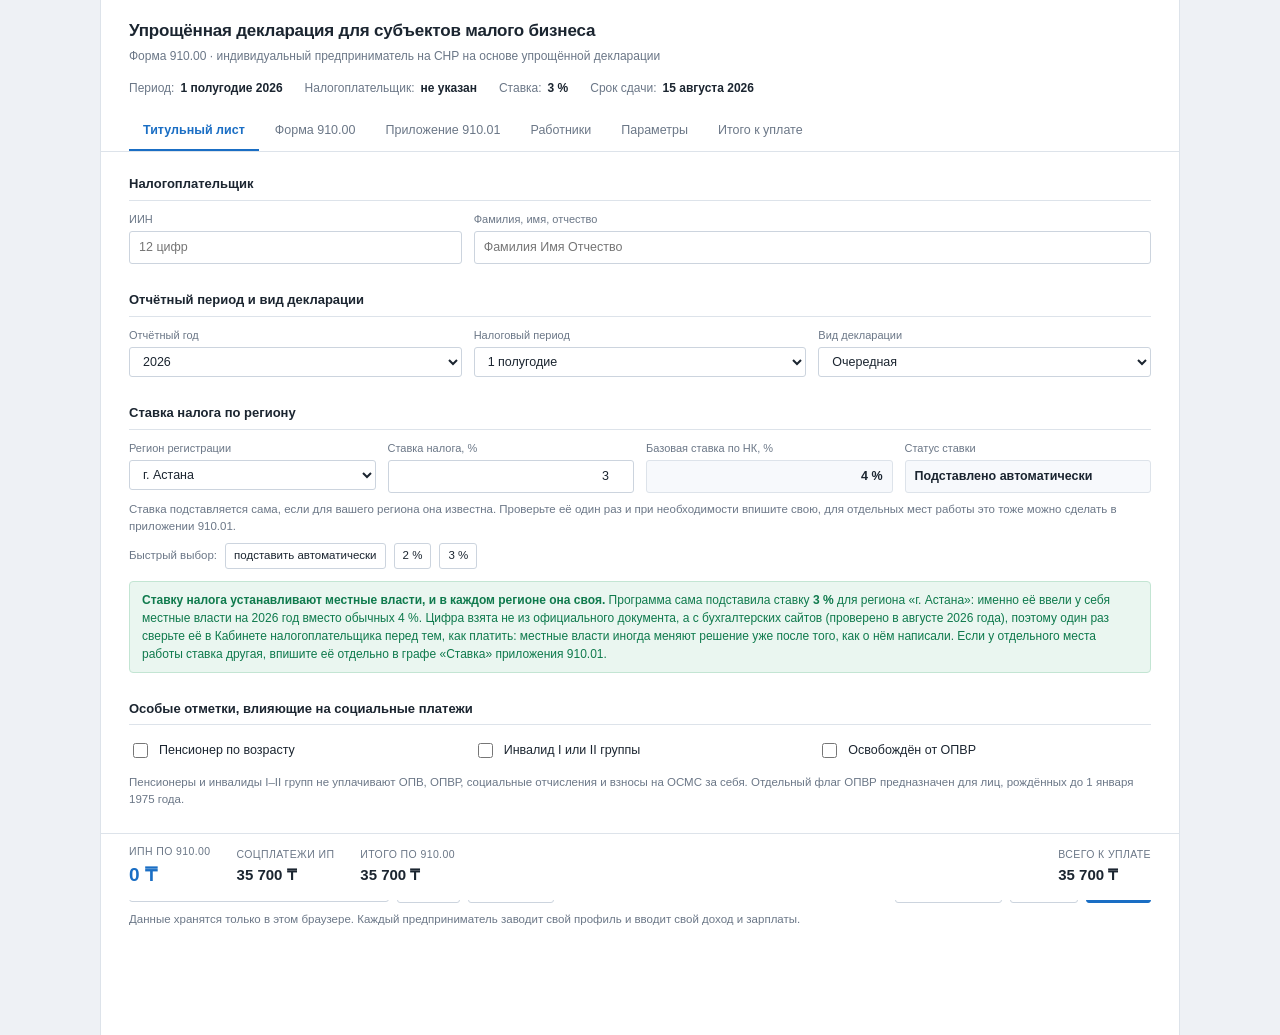
==== commit 004bc9d5: "Автоматический подбор ставки налога по региону на 2026 год Для 13 из 20 регионов подставляется насто" ====
--- a/forma-910.html
+++ b/forma-910.html
@@ -213,12 +213,13 @@
       <div><label class="f">Базовая ставка по НК, %</label><input id="t_rate_base" class="num" readonly></div>
       <div><label class="f">Статус ставки</label><input id="t_rate_src" readonly></div>
     </div>
+    <p class="hint">Ставка подставляется сама, если для вашего региона она известна. Проверьте её один раз и при
+      необходимости впишите свою, для отдельных мест работы это тоже можно сделать в приложении 910.01.</p>
     <div class="row noprint" style="margin-top:8px">
       <span class="hint" style="margin:0">Быстрый выбор:</span>
-      <button class="btn mini" onclick="setRate(null)">базовая</button>
+      <button class="btn mini" onclick="setRate(null)">подставить автоматически</button>
+      <button class="btn mini" onclick="setRate(2)">2 %</button>
       <button class="btn mini" onclick="setRate(3)">3 %</button>
-      <button class="btn mini" onclick="setRate(2)">2 %</button>
-      <button class="btn mini" onclick="setRate(1)">1 %</button>
     </div>
     <div id="rateNote"></div>
 
@@ -363,6 +364,24 @@
   "Мангистауская область":[],"Павлодарская область":[],"Северо-Казахстанская область":[],
   "Туркестанская область":[],"Улытауская область":[],
 };
+/* Реальные ставки, которые местные власти установили на 2026 год. Собрано из открытых
+   бухгалтерских сайтов в августе 2026 года, это не официальный реестр решений, поэтому
+   перед сдачей декларации стоит один раз сверить цифру в Кабинете налогоплательщика.
+   Для городов и областей, где ставка одна на весь регион, число подставляется само.
+   Для областей, где у главного города и у окрестных районов ставки разные, число не
+   подставляется: лучше честно попросить проверить, чем угадать и ошибиться. */
+const REGION_RATE_2026 = {
+  "г. Астана":3, "г. Алматы":3, "г. Шымкент":2,
+  "Акмолинская область":2, "Атырауская область":2, "Восточно-Казахстанская область":2,
+  "Жамбылская область":2, "Карагандинская область":2, "Костанайская область":3,
+  "Кызылординская область":2, "Павлодарская область":3, "Северо-Казахстанская область":3,
+  "Туркестанская область":2,
+};
+const REGION_RATE_VARIES = new Set([
+  "Абайская область","Алматинская область","Актюбинская область","Жетысуская область",
+  "Западно-Казахстанская область","Мангистауская область","Улытауская область",
+]);
+const REGION_RATE_SOURCE_NOTE = "проверено в августе 2026 года";
 const MONTHS=["Январь","Февраль","Март","Апрель","Май","Июнь","Июль","Август","Сентябрь","Октябрь","Ноябрь","Декабрь"];
 const ROMAN=["I","II","III","IV","V","VI","VII","VIII","IX","X","XI","XII","XIII"];
 const TABS=[["p-tit","Титульный лист"],["p-main","Форма 910.00"],["p-app","Приложение 910.01"],
@@ -400,9 +419,18 @@
 function yearP(y){return YEARS[y||S.t.year]||YEARS[2026];}
 function effP(){return Object.assign({},yearP(),S.po);}
 function baseRate(){return effP().rate;}
+/* Известная ставка местных властей для выбранного региона. Данные собраны только
+   на 2026 год, для остальных лет достоверных сведений нет, поэтому возвращаем пусто. */
+function regionHint(){
+  if(+S.t.year!==2026) return null;
+  const v=REGION_RATE_2026[S.t.region];
+  return v===undefined?null:v;
+}
 function regionRate(){
   const r=S.rateByRegion[S.t.region];
-  return (r===undefined||r===null||r==="")?baseRate():num(r);
+  if(r!==undefined&&r!==null&&r!=="") return num(r);
+  const h=regionHint();
+  return h!==null?h:baseRate();
 }
 function persist(){profiles[current]=S;localStorage.setItem(LSK,JSON.stringify(profiles));
   localStorage.setItem(LSK+"_cur",current);}
@@ -864,28 +892,47 @@
 }
 /* ---- аннотация к ставке налога по региону ---- */
 function renderRateNote(){
-  const base=baseRate(), r=regionRate(), low=r<base, custom=Math.abs(r-base)>1e-9;
+  const base=baseRate(), r=regionRate();
+  const raw=S.rateByRegion[S.t.region];
+  const custom = raw!==undefined&&raw!==null&&raw!=="";
+  const hint = regionHint();
+  const varies = (+S.t.year===2026) && REGION_RATE_VARIES.has(S.t.region);
+
   const bEl=document.getElementById('t_rate_base'); if(bEl) bEl.value=base+" %";
   const sEl=document.getElementById('t_rate_src');
-  if(sEl) sEl.value = custom
-    ? (low?"Понижена решением маслихата":"Повышена относительно базовой")
-    : "Базовая ставка "+S.t.year+" года";
+  if(sEl) sEl.value = custom ? "Вписано вами вручную"
+    : hint!==null ? "Подставлено автоматически"
+    : "Базовая ставка, точных данных по региону нет";
+
   const changed=Object.entries(S.rateByRegion)
     .filter(([,v])=>v!==undefined&&v!==null&&v!=="")
     .map(([k,v])=>`${esc(k)}: ${v} %`);
+
+  let body;
+  if(custom){
+    body=`Вы сами вписали ставку <b>${r} %</b> для региона «${esc(S.t.region)}» (обычная ставка по закону, без местных решений: ${base} %).
+      Программа запомнит эту цифру именно для этого региона.`;
+  }else if(hint!==null){
+    body=`Программа сама подставила ставку <b>${r} %</b> для региона «${esc(S.t.region)}»: именно её ввели у себя местные власти
+      на ${S.t.year} год вместо обычных ${base} %. Цифра взята не из официального документа, а с бухгалтерских сайтов
+      (${REGION_RATE_SOURCE_NOTE}), поэтому один раз сверьте её в Кабинете налогоплательщика перед тем, как платить: местные
+      власти иногда меняют решение уже после того, как о нём написали.`;
+  }else if(varies){
+    body=`В этом регионе главный город и окрестные районы платят по-разному, где-то 2 %, где-то 3 %, и угадывать точную цифру
+      для вашего города или района программа не будет. Сейчас стоит обычная ставка ${base} %. Пожалуйста, узнайте свою
+      настоящую ставку в Кабинете налогоплательщика или в своей налоговой и впишите её в поле выше.`;
+  }else{
+    body=`Для этого региона (или года) точных сведений о решении местных властей в программе пока нет. Стоит обычная ставка
+      ${base} %. Узнайте свою настоящую ставку в Кабинете налогоплательщика и впишите её в поле выше.`;
+  }
+
   const el=document.getElementById('rateNote'); if(!el) return;
   el.innerHTML=
-    `<div class="msg ${custom?'g':'i'}">
-      <b>Ставка налога устанавливается по каждому региону отдельно.</b>
-      Базовая ставка на ${S.t.year} год составляет ${base} %. Местный представительный орган
-      (маслихат области, города республиканского значения или района) своим решением вправе понизить её
-      для отдельных категорий налогоплательщиков, и в каждом регионе такое решение принимается
-      самостоятельно и в разные сроки. Проверьте действующее решение маслихата по месту
-      регистрации и укажите ставку здесь, она подставится в приложение 910.01 как ставка
-      по умолчанию для всех мест деятельности. Ставка запоминается отдельно для каждого региона.
-      ${custom?`<br>Сейчас для региона «${esc(S.t.region)}» применяется <b>${r} %</b> вместо базовых ${base} %.`:''}
-      ${changed.length?`<br>Свои ставки заданы: ${changed.join('; ')}.`:''}
-      Если у отдельного места деятельности ставка другая, задайте её в графе G приложения 910.01.
+    `<div class="msg ${custom||hint!==null?'g':'w'}">
+      <b>Ставку налога устанавливают местные власти, и в каждом регионе она своя.</b>
+      ${body}
+      ${changed.length?`<br>Ставки, вписанные вами вручную: ${changed.join('; ')}.`:''}
+      Если у отдельного места работы ставка другая, впишите её отдельно в графе «Ставка» приложения 910.01.
     </div>`;
 }
 
@@ -965,7 +1012,8 @@
     renderPlaces();renderPlaceCalc();recalc();};
   document.getElementById('t_rate').addEventListener('input',e=>{
     const v=pos(e.target.value);
-    if(e.target.value===""||Math.abs(v-baseRate())<1e-9) delete S.rateByRegion[S.t.region];
+    const auto=(regionHint()!==null)?regionHint():baseRate();
+    if(e.target.value===""||Math.abs(v-auto)<1e-9) delete S.rateByRegion[S.t.region];
     else S.rateByRegion[S.t.region]=v;
     renderPlaceCalc();recalc();});
   PKEYS.forEach(k=>{
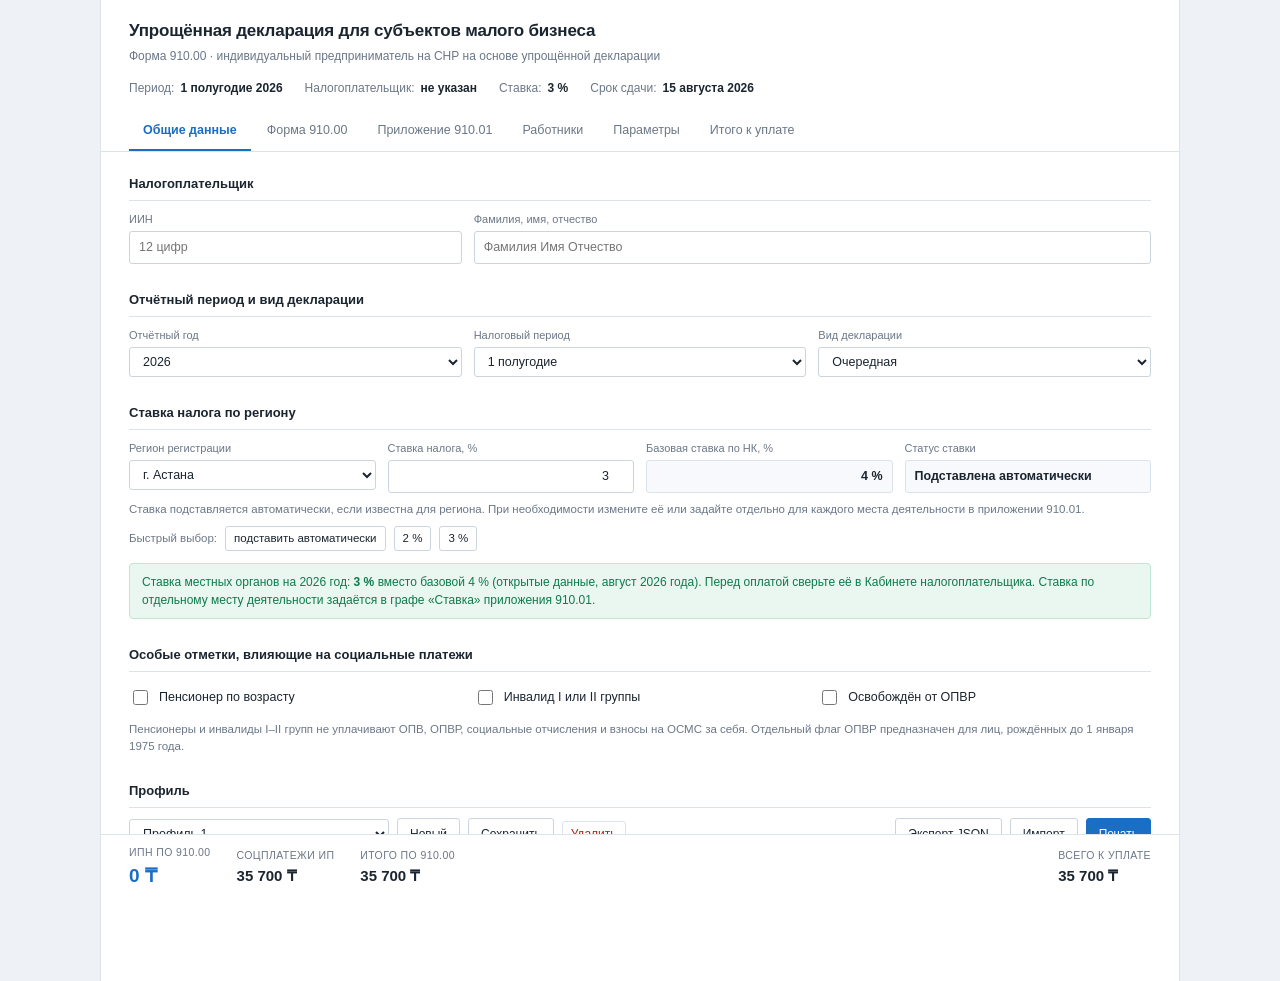
==== commit dc955729: "Убрать разговорный тон подсказок, переименовать первую вкладку Тексты в зелёной и других цветных под" ====
--- a/forma-910.html
+++ b/forma-910.html
@@ -180,8 +180,8 @@
 
   <div class="tabs" id="tabs"></div>
 
-  <!-- ============ ТИТУЛЬНЫЙ ЛИСТ ============ -->
-  <div class="pane on" id="p-tit" data-title="Титульный лист">
+  <!-- ============ ОБЩИЕ ДАННЫЕ ============ -->
+  <div class="pane on" id="p-tit" data-title="Общие данные">
     <h3 class="sec">Налогоплательщик</h3>
     <div class="grid g3">
       <div><label class="f">ИИН</label>
@@ -213,8 +213,8 @@
       <div><label class="f">Базовая ставка по НК, %</label><input id="t_rate_base" class="num" readonly></div>
       <div><label class="f">Статус ставки</label><input id="t_rate_src" readonly></div>
     </div>
-    <p class="hint">Ставка подставляется сама, если для вашего региона она известна. Проверьте её один раз и при
-      необходимости впишите свою, для отдельных мест работы это тоже можно сделать в приложении 910.01.</p>
+    <p class="hint">Ставка подставляется автоматически, если известна для региона. При необходимости измените её
+      или задайте отдельно для каждого места деятельности в приложении 910.01.</p>
     <div class="row noprint" style="margin-top:8px">
       <span class="hint" style="margin:0">Быстрый выбор:</span>
       <button class="btn mini" onclick="setRate(null)">подставить автоматически</button>
@@ -273,16 +273,11 @@
     <div class="tw" style="margin-top:10px"><table id="calcPlaceTable"></table></div>
     <div id="placeWarn"></div>
     <div class="msg i" style="margin-top:12px">
-      <b>Буквы над колонками повторяют обозначения граф официального бланка.</b>
-      <b>A</b> номер по порядку, <b>B</b> код УГД, <b>C–F</b> адрес места деятельности,
-      <b>G</b> ставка налога по этому месту, <b>H</b> доход по месту,
-      <b>I</b> его удельный вес в общем доходе, <b>J</b> сумма уменьшения дохода,
-      <b>K</b> база для ИПН (H − J), <b>L</b> сам налог (K × G).<br>
-      Заполнять доход можно и здесь, и в строке 910.00.001, значения связаны:
-      при одном месте деятельности сумма переносится один к одному, при нескольких
-      распределяется пропорционально уже введённым суммам. Итог графы H попадает в строку
-      910.00.001, графы J в 910.00.002, графы L в 910.00.004.
-      Ставка G задаётся отдельно по каждому месту: маслихат района может понизить базовую.
+      Буквы над колонками соответствуют графам официального бланка:
+      <b>A</b> номер, <b>B</b> код УГД, <b>C–F</b> адрес, <b>G</b> ставка, <b>H</b> доход,
+      <b>I</b> удельный вес, <b>J</b> сумма уменьшения, <b>K</b> база для ИПН (H − J), <b>L</b> налог (K × G).
+      Доход можно вводить здесь или в строке 910.00.001, значения связаны. Итог графы H переносится
+      в строку 910.00.001, графы J в 910.00.002, графы L в 910.00.004.
     </div>
   </div>
 
@@ -381,10 +376,10 @@
   "Абайская область","Алматинская область","Актюбинская область","Жетысуская область",
   "Западно-Казахстанская область","Мангистауская область","Улытауская область",
 ]);
-const REGION_RATE_SOURCE_NOTE = "проверено в августе 2026 года";
+const REGION_RATE_SOURCE_NOTE = "открытые данные, август 2026 года";
 const MONTHS=["Январь","Февраль","Март","Апрель","Май","Июнь","Июль","Август","Сентябрь","Октябрь","Ноябрь","Декабрь"];
 const ROMAN=["I","II","III","IV","V","VI","VII","VIII","IX","X","XI","XII","XIII"];
-const TABS=[["p-tit","Титульный лист"],["p-main","Форма 910.00"],["p-app","Приложение 910.01"],
+const TABS=[["p-tit","Общие данные"],["p-main","Форма 910.00"],["p-app","Приложение 910.01"],
             ["p-emp","Работники"],["p-par","Параметры"],["p-pay","Итого к уплате"]];
 
 /* ===================== СОСТОЯНИЕ ===================== */
@@ -900,39 +895,38 @@
 
   const bEl=document.getElementById('t_rate_base'); if(bEl) bEl.value=base+" %";
   const sEl=document.getElementById('t_rate_src');
-  if(sEl) sEl.value = custom ? "Вписано вами вручную"
-    : hint!==null ? "Подставлено автоматически"
-    : "Базовая ставка, точных данных по региону нет";
+  if(sEl) sEl.value = custom ? "Вписана вручную"
+    : hint!==null ? "Подставлена автоматически"
+    : "Базовая ставка (данных по региону нет)";
 
   const changed=Object.entries(S.rateByRegion)
     .filter(([,v])=>v!==undefined&&v!==null&&v!=="")
     .map(([k,v])=>`${esc(k)}: ${v} %`);
 
-  let body;
+  let body,cls;
   if(custom){
-    body=`Вы сами вписали ставку <b>${r} %</b> для региона «${esc(S.t.region)}» (обычная ставка по закону, без местных решений: ${base} %).
-      Программа запомнит эту цифру именно для этого региона.`;
+    cls='i';
+    body=`Ставка ${r} % для региона «${esc(S.t.region)}» задана вручную (базовая ставка года: ${base} %).`;
   }else if(hint!==null){
-    body=`Программа сама подставила ставку <b>${r} %</b> для региона «${esc(S.t.region)}»: именно её ввели у себя местные власти
-      на ${S.t.year} год вместо обычных ${base} %. Цифра взята не из официального документа, а с бухгалтерских сайтов
-      (${REGION_RATE_SOURCE_NOTE}), поэтому один раз сверьте её в Кабинете налогоплательщика перед тем, как платить: местные
-      власти иногда меняют решение уже после того, как о нём написали.`;
+    cls='g';
+    body=`Ставка местных органов на ${S.t.year} год: <b>${r} %</b> вместо базовой ${base} % (${REGION_RATE_SOURCE_NOTE}).
+      Перед оплатой сверьте её в Кабинете налогоплательщика.`;
   }else if(varies){
-    body=`В этом регионе главный город и окрестные районы платят по-разному, где-то 2 %, где-то 3 %, и угадывать точную цифру
-      для вашего города или района программа не будет. Сейчас стоит обычная ставка ${base} %. Пожалуйста, узнайте свою
-      настоящую ставку в Кабинете налогоплательщика или в своей налоговой и впишите её в поле выше.`;
+    cls='w';
+    body=`В этом регионе ставка различается по городам и районам (обычно 2–3 %). Применена базовая ставка ${base} %.
+      Уточните действующую ставку в Кабинете налогоплательщика.`;
   }else{
-    body=`Для этого региона (или года) точных сведений о решении местных властей в программе пока нет. Стоит обычная ставка
-      ${base} %. Узнайте свою настоящую ставку в Кабинете налогоплательщика и впишите её в поле выше.`;
+    cls='w';
+    body=`Данных о решении местных органов для этого региона или года нет. Применена базовая ставка ${base} %.
+      Уточните действующую ставку в Кабинете налогоплательщика.`;
   }
 
   const el=document.getElementById('rateNote'); if(!el) return;
   el.innerHTML=
-    `<div class="msg ${custom||hint!==null?'g':'w'}">
-      <b>Ставку налога устанавливают местные власти, и в каждом регионе она своя.</b>
+    `<div class="msg ${cls}">
       ${body}
-      ${changed.length?`<br>Ставки, вписанные вами вручную: ${changed.join('; ')}.`:''}
-      Если у отдельного места работы ставка другая, впишите её отдельно в графе «Ставка» приложения 910.01.
+      ${changed.length?`<br>Заданы вручную: ${changed.join('; ')}.`:''}
+      Ставка по отдельному месту деятельности задаётся в графе «Ставка» приложения 910.01.
     </div>`;
 }
 
@@ -946,11 +940,8 @@
   const d=(prevR!==null&&curR>prevR)?`<span class="delta">+${(curR-prevR).toFixed(1)} п.п. к ${prev} году</span>`:'';
   el.innerHTML=
     `<div class="msg i" style="margin-bottom:0">
-       <b>Ставка ОПВР повышается каждый год.</b> Она не фиксированная: законом установлен
-       поэтапный рост, поэтому за каждый отчётный год применяется своя ставка.
-       На ${cur} год она составляет <b>${curR} %</b>${d}.
-       При смене отчётного года ставка подставляется автоматически.
-       ${manual?`<br><b>Внимание:</b> сейчас задано вручную ${P.opvr} % вместо ${curR} %. Нажмите «Вернуть значения года», чтобы восстановить.`:''}
+       Ставка ОПВР на ${cur} год: <b>${curR} %</b>${d}. Устанавливается законом отдельно на каждый год.
+       ${manual?`<br>Задано вручную: ${P.opvr} % вместо ${curR} %. Кнопка «Вернуть значения года» восстановит расчётное значение.`:''}
      </div>
      <div class="scale">${ys.map(y=>
        `<div class="y ${y===cur?'now':(y>cur?'fut':'')}"><em>${y}${APPROX.includes(y)?' (прогноз)':''}</em>
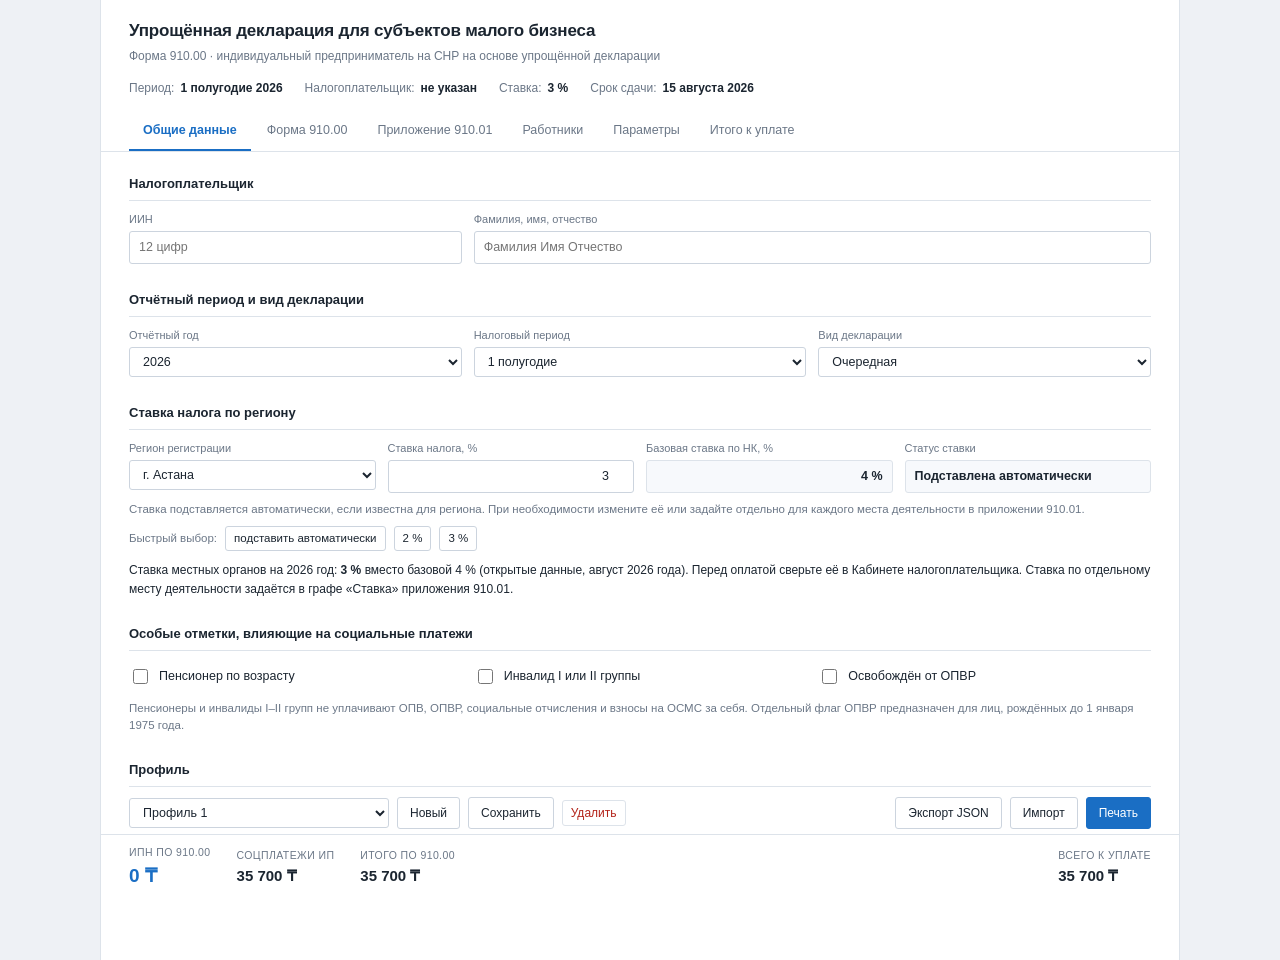
==== commit 25312876: "Убрать цветные рамки у обычных подсказок Информационные строки (автоматическая ставка, легенда граф," ====
--- a/forma-910.html
+++ b/forma-910.html
@@ -118,11 +118,13 @@
 .btn.del{color:var(--err);border-color:var(--line);padding:3px 8px}
 .row{display:flex;gap:8px;flex-wrap:wrap;align-items:center}
 .hint{color:var(--dim);font-size:11.5px;margin:8px 0 0}
-.msg{border-radius:4px;padding:9px 12px;font-size:12px;margin:12px 0;border:1px solid}
-.msg.w{background:var(--warn-bg);border-color:#f0dfb4;color:var(--warn)}
-.msg.e{background:var(--err-bg);border-color:#f3c9c4;color:var(--err)}
-.msg.i{background:var(--calc);border-color:var(--line);color:var(--dim)}
-.msg.g{background:var(--ok-bg);border-color:#c3e5d3;color:var(--ok)}
+.msg{font-size:12px;margin:10px 0;line-height:1.55}
+/* w и e: настоящие предупреждение и ошибка, поэтому в рамке с цветом.
+   i и g: обычная справочная строка, оформляется как простой текст, без рамки и заливки. */
+.msg.w{background:var(--warn-bg);border:1px solid #f0dfb4;color:var(--warn);border-radius:4px;padding:9px 12px}
+.msg.e{background:var(--err-bg);border:1px solid #f3c9c4;color:var(--err);border-radius:4px;padding:9px 12px}
+.msg.i{color:var(--dim)}
+.msg.g{color:var(--ink)}
 .card{border:1px solid var(--line);border-radius:5px;padding:14px;margin-bottom:12px}
 .card h4{margin:0 0 10px;font-size:12.5px;font-weight:600}
 
